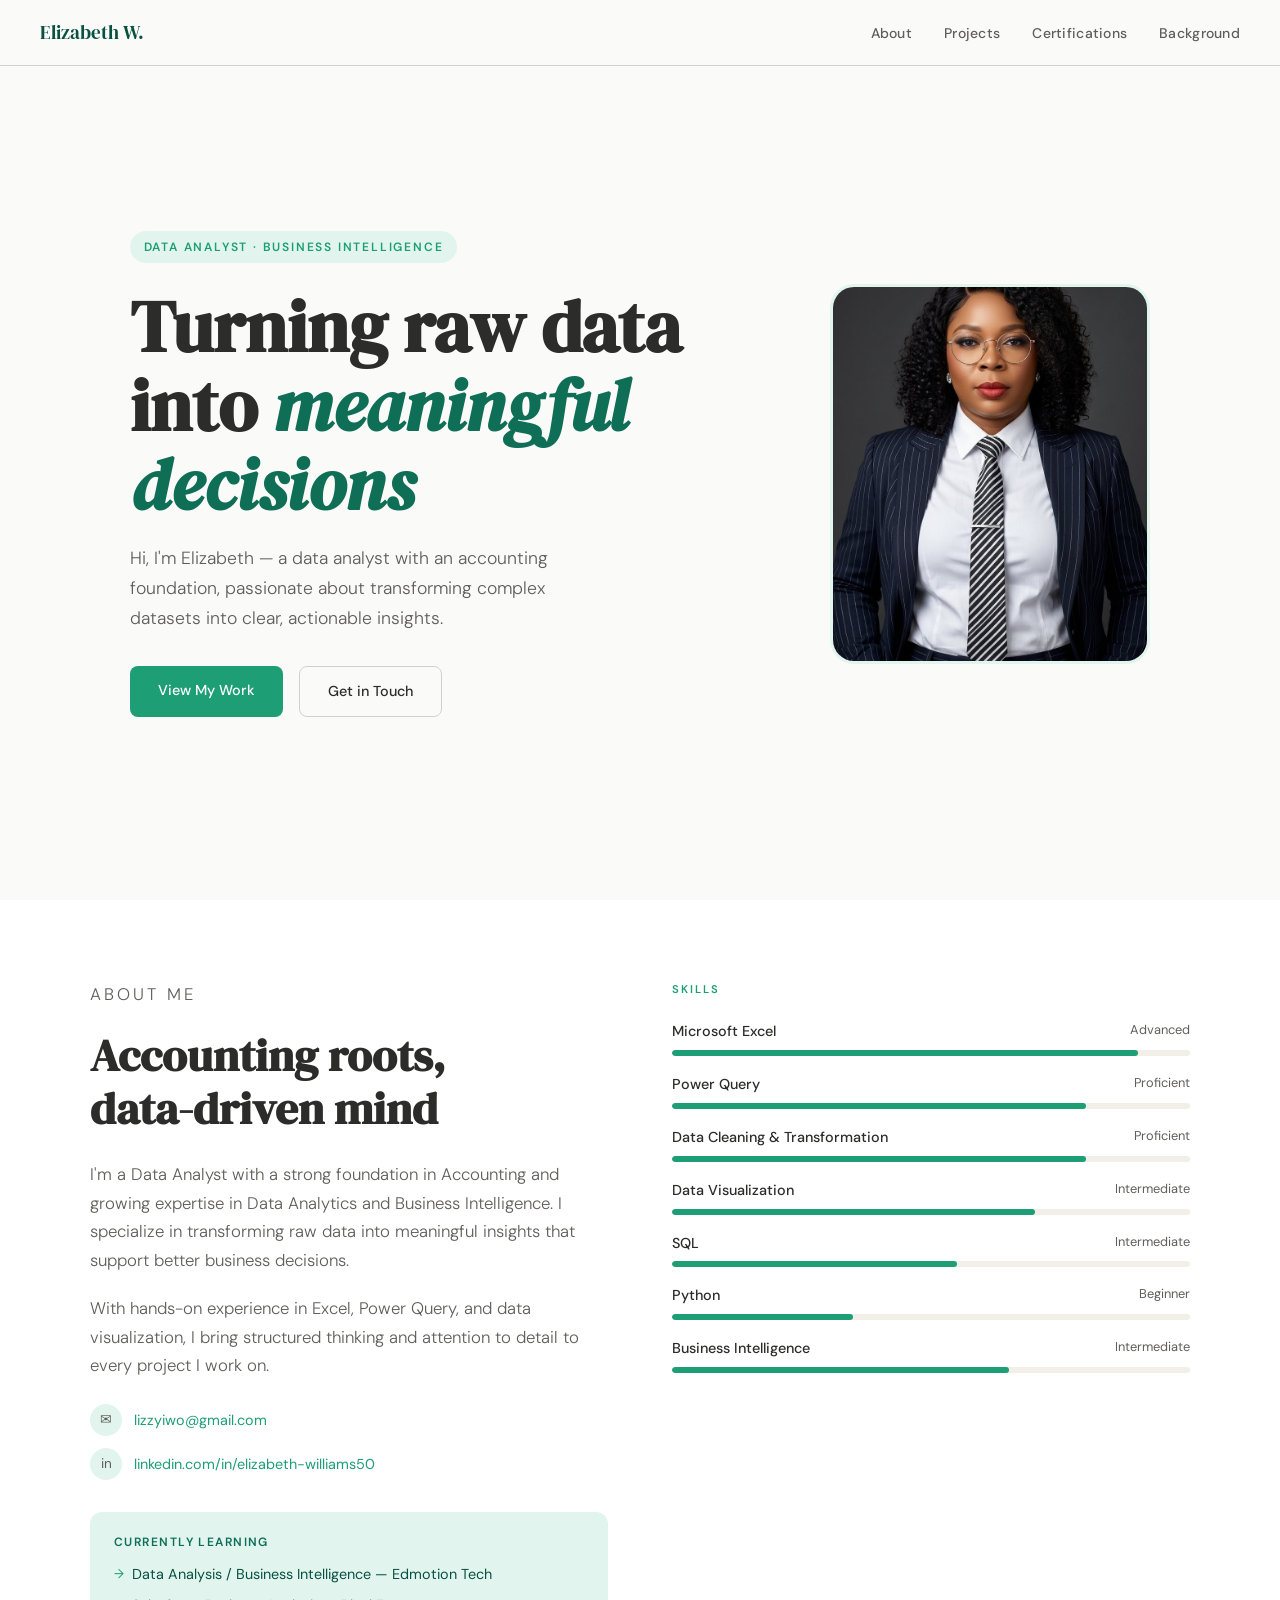
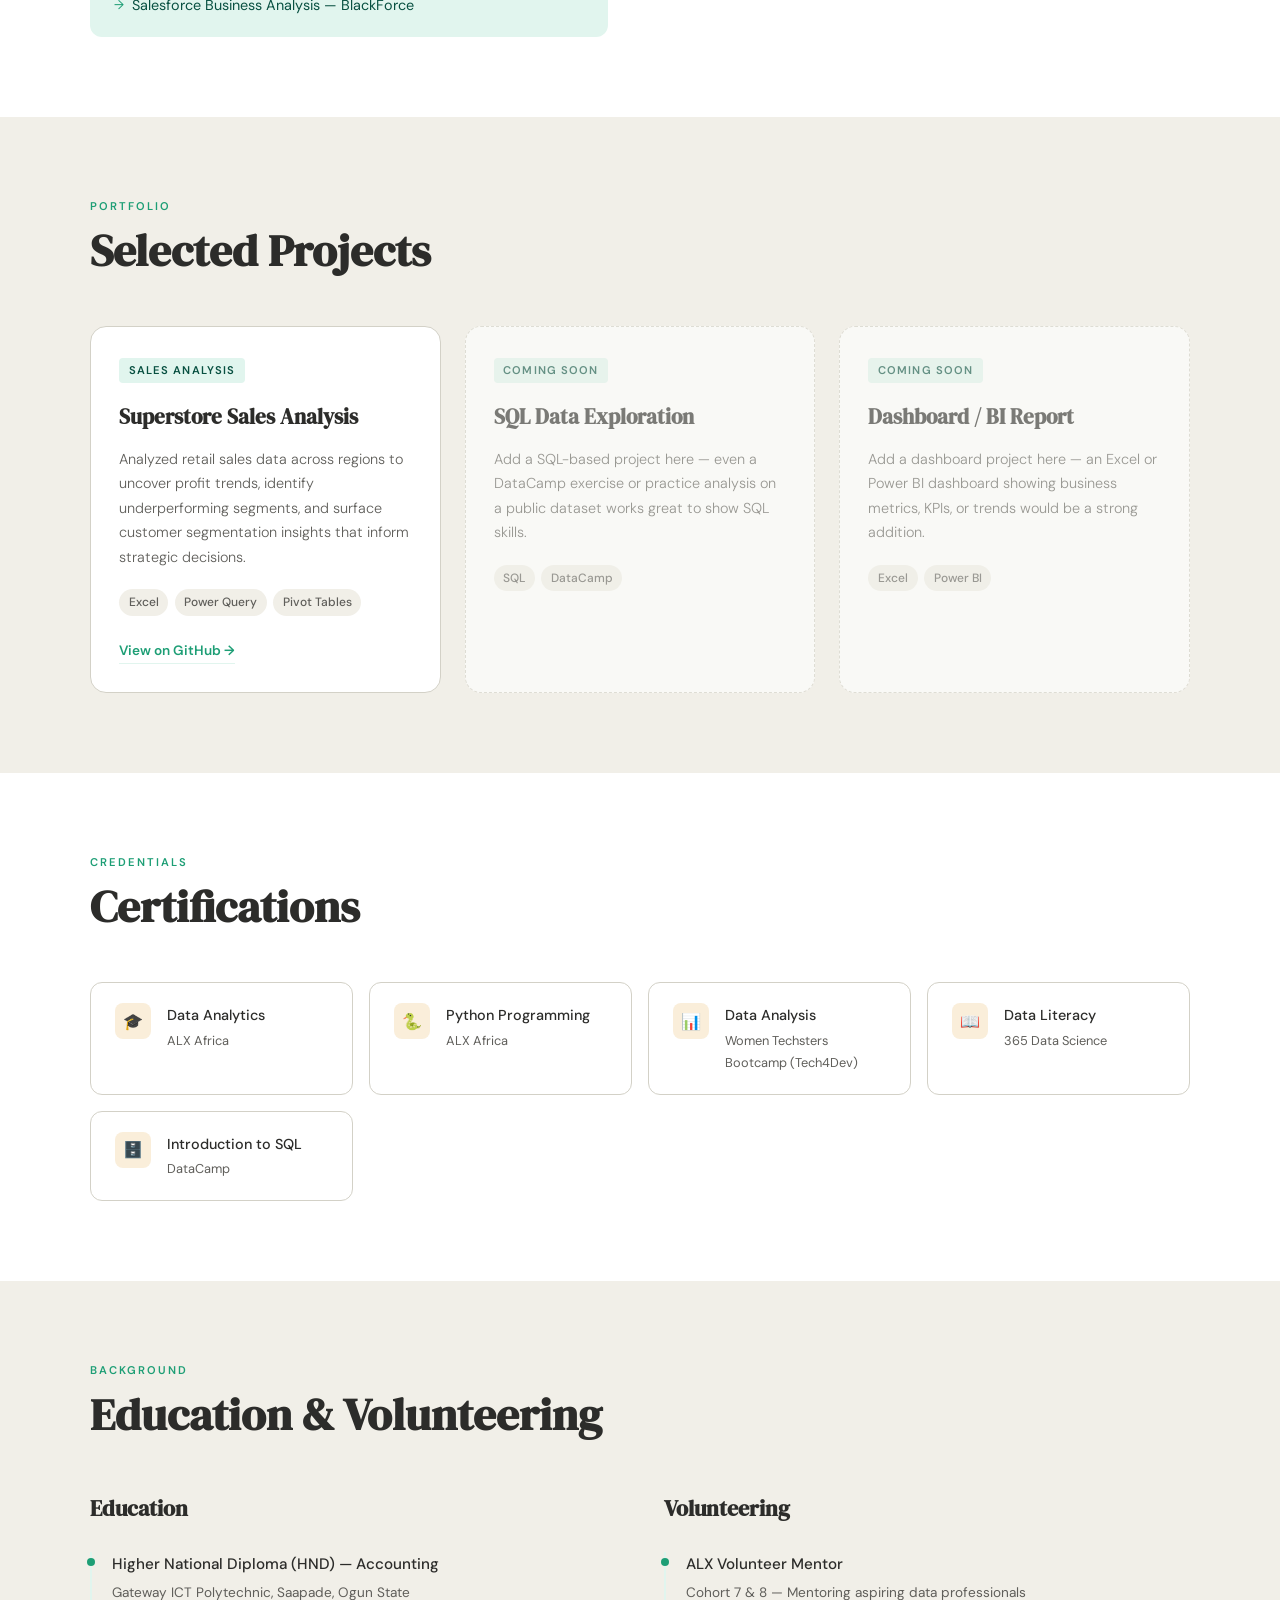
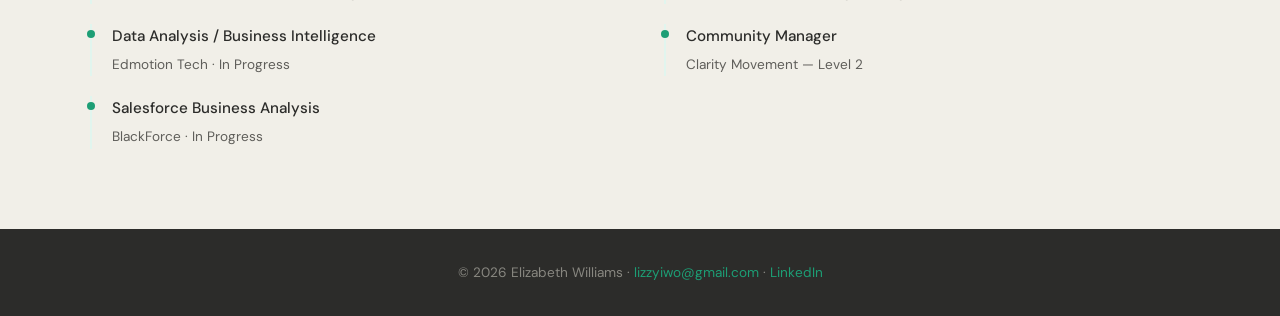
==== index (2).html @ 2e0a46c5 "Add files via upload" ====
<!DOCTYPE html>
<html lang="en">
<head>
  <meta charset="UTF-8" />
  <meta name="viewport" content="width=device-width, initial-scale=1.0"/>
  <title>Elizabeth Williams | Data Analyst</title>
  <link href="https://fonts.googleapis.com/css2?family=DM+Serif+Display:ital@0;1&family=DM+Sans:wght@300;400;500;600&display=swap" rel="stylesheet"/>
  <style>
    *, *::before, *::after { box-sizing: border-box; margin: 0; padding: 0; }

    :root {
      --teal: #1D9E75;
      --teal-light: #E1F5EE;
      --teal-dark: #085041;
      --teal-mid: #0F6E56;
      --charcoal: #2C2C2A;
      --mid: #5F5E5A;
      --light: #F1EFE8;
      --white: #ffffff;
      --border: #D3D1C7;
      --amber: #BA7517;
      --amber-light: #FAEEDA;
    }

    html { scroll-behavior: smooth; }

    body {
      font-family: 'DM Sans', sans-serif;
      background: #fafaf8;
      color: var(--charcoal);
      line-height: 1.7;
    }

    /* NAV */
    nav {
      position: fixed; top: 0; left: 0; right: 0;
      background: rgba(250,250,248,0.92);
      backdrop-filter: blur(10px);
      border-bottom: 1px solid var(--border);
      z-index: 100;
      display: flex; align-items: center; justify-content: space-between;
      padding: 1rem 2.5rem;
    }
    .nav-logo {
      font-family: 'DM Serif Display', serif;
      font-size: 1.2rem;
      color: var(--teal-dark);
      text-decoration: none;
    }
    .nav-links { display: flex; gap: 2rem; list-style: none; }
    .nav-links a {
      text-decoration: none;
      font-size: 0.875rem;
      font-weight: 500;
      color: var(--mid);
      transition: color 0.2s;
      letter-spacing: 0.02em;
    }
    .nav-links a:hover { color: var(--teal); }

    /* HERO */
    .hero {
      min-height: 100vh;
      display: flex; align-items: center;
      padding: 7rem 2.5rem 4rem;
      max-width: 1100px;
      margin: 0 auto;
      gap: 4rem;
    }
    .hero-text { flex: 1; }
    .hero-eyebrow {
      display: inline-block;
      font-size: 0.75rem;
      font-weight: 600;
      letter-spacing: 0.15em;
      text-transform: uppercase;
      color: var(--teal);
      background: var(--teal-light);
      padding: 0.35rem 0.85rem;
      border-radius: 2rem;
      margin-bottom: 1.5rem;
    }
    .hero h1 {
      font-family: 'DM Serif Display', serif;
      font-size: clamp(2.8rem, 6vw, 4.5rem);
      line-height: 1.1;
      color: var(--charcoal);
      margin-bottom: 1.25rem;
    }
    .hero h1 em {
      font-style: italic;
      color: var(--teal-mid);
    }
    .hero-desc {
      font-size: 1.1rem;
      color: var(--mid);
      max-width: 480px;
      margin-bottom: 2rem;
      font-weight: 300;
    }
    .hero-ctas { display: flex; gap: 1rem; flex-wrap: wrap; }
    .btn-primary {
      background: var(--teal);
      color: white;
      padding: 0.75rem 1.75rem;
      border-radius: 0.5rem;
      text-decoration: none;
      font-weight: 500;
      font-size: 0.9rem;
      transition: background 0.2s, transform 0.15s;
    }
    .btn-primary:hover { background: var(--teal-mid); transform: translateY(-1px); }
    .btn-secondary {
      border: 1.5px solid var(--border);
      color: var(--charcoal);
      padding: 0.75rem 1.75rem;
      border-radius: 0.5rem;
      text-decoration: none;
      font-weight: 500;
      font-size: 0.9rem;
      transition: border-color 0.2s, transform 0.15s;
    }
    .btn-secondary:hover { border-color: var(--teal); color: var(--teal); transform: translateY(-1px); }

    /* PHOTO PLACEHOLDER */
    .hero-photo {
      width: 320px;
      height: 380px;
      flex-shrink: 0;
      border-radius: 1.5rem;
      overflow: hidden;
      position: relative;
      border: 3px solid var(--teal-light);
    }
    .hero-photo img {
      width: 100%; height: 100%;
      object-fit: cover;
      display: block;
    }
    .photo-placeholder {
      width: 100%; height: 100%;
      background: linear-gradient(135deg, var(--teal-light) 0%, #9FE1CB 100%);
      display: flex; flex-direction: column;
      align-items: center; justify-content: center;
      gap: 0.75rem;
    }
    .photo-placeholder .initials {
      width: 80px; height: 80px;
      border-radius: 50%;
      background: var(--teal);
      color: white;
      display: flex; align-items: center; justify-content: center;
      font-family: 'DM Serif Display', serif;
      font-size: 1.8rem;
    }
    .photo-placeholder p {
      font-size: 0.8rem;
      color: var(--teal-dark);
      text-align: center;
      padding: 0 1rem;
    }

    /* SECTION LAYOUT */
    section { padding: 5rem 2.5rem; }
    .section-inner { max-width: 1100px; margin: 0 auto; }
    .section-label {
      font-size: 0.7rem;
      font-weight: 600;
      letter-spacing: 0.18em;
      text-transform: uppercase;
      color: var(--teal);
      margin-bottom: 0.5rem;
    }
    .section-title {
      font-family: 'DM Serif Display', serif;
      font-size: clamp(1.8rem, 4vw, 2.8rem);
      color: var(--charcoal);
      margin-bottom: 3rem;
      line-height: 1.2;
    }

    /* ABOUT */
    #about { background: var(--white); }
    .about-grid {
      display: grid;
      grid-template-columns: 1fr 1fr;
      gap: 4rem;
      align-items: start;
    }
    .about-text p {
      font-size: 1.05rem;
      color: var(--mid);
      margin-bottom: 1.25rem;
      font-weight: 300;
    }
    .contact-list { list-style: none; margin-top: 1.5rem; display: flex; flex-direction: column; gap: 0.75rem; }
    .contact-list li {
      display: flex; align-items: center; gap: 0.75rem;
      font-size: 0.9rem; color: var(--mid);
    }
    .contact-list a { color: var(--teal); text-decoration: none; }
    .contact-list a:hover { text-decoration: underline; }
    .contact-icon {
      width: 32px; height: 32px;
      background: var(--teal-light);
      border-radius: 50%;
      display: flex; align-items: center; justify-content: center;
      font-size: 0.85rem;
      flex-shrink: 0;
    }

    /* SKILLS */
    .skills-grid { display: flex; flex-direction: column; gap: 1rem; }
    .skill-item { }
    .skill-header {
      display: flex; justify-content: space-between;
      font-size: 0.9rem; margin-bottom: 0.4rem;
    }
    .skill-name { font-weight: 500; color: var(--charcoal); }
    .skill-level { color: var(--mid); font-size: 0.8rem; }
    .skill-bar {
      height: 6px;
      background: var(--light);
      border-radius: 3px;
      overflow: hidden;
    }
    .skill-fill {
      height: 100%;
      background: var(--teal);
      border-radius: 3px;
      transition: width 1s ease;
    }

    /* PROJECTS */
    #projects { background: var(--light); }
    .projects-grid {
      display: grid;
      grid-template-columns: repeat(auto-fit, minmax(300px, 1fr));
      gap: 1.5rem;
    }
    .project-card {
      background: var(--white);
      border-radius: 1rem;
      padding: 1.75rem;
      border: 1px solid var(--border);
      transition: transform 0.2s, box-shadow 0.2s;
    }
    .project-card:hover { transform: translateY(-4px); box-shadow: 0 8px 24px rgba(15,110,86,0.1); }
    .project-tag {
      display: inline-block;
      font-size: 0.7rem;
      font-weight: 600;
      letter-spacing: 0.1em;
      text-transform: uppercase;
      background: var(--teal-light);
      color: var(--teal-dark);
      padding: 0.2rem 0.6rem;
      border-radius: 0.25rem;
      margin-bottom: 1rem;
    }
    .project-card h3 {
      font-family: 'DM Serif Display', serif;
      font-size: 1.3rem;
      color: var(--charcoal);
      margin-bottom: 0.75rem;
    }
    .project-card p {
      font-size: 0.9rem;
      color: var(--mid);
      margin-bottom: 1.25rem;
      font-weight: 300;
    }
    .project-tools {
      display: flex; flex-wrap: wrap; gap: 0.4rem;
      margin-bottom: 1.25rem;
    }
    .tool-pill {
      font-size: 0.75rem;
      background: var(--light);
      color: var(--mid);
      padding: 0.2rem 0.6rem;
      border-radius: 1rem;
      font-weight: 500;
    }
    .project-link {
      display: inline-flex; align-items: center; gap: 0.4rem;
      font-size: 0.85rem;
      font-weight: 600;
      color: var(--teal);
      text-decoration: none;
      border-bottom: 1.5px solid var(--teal-light);
      padding-bottom: 0.1rem;
      transition: border-color 0.2s;
    }
    .project-link:hover { border-color: var(--teal); }

    /* CERTS */
    #certifications { background: var(--white); }
    .certs-grid {
      display: grid;
      grid-template-columns: repeat(auto-fit, minmax(260px, 1fr));
      gap: 1rem;
    }
    .cert-card {
      border: 1px solid var(--border);
      border-radius: 0.75rem;
      padding: 1.25rem 1.5rem;
      display: flex; align-items: flex-start; gap: 1rem;
      transition: border-color 0.2s;
    }
    .cert-card:hover { border-color: var(--teal); }
    .cert-icon {
      width: 36px; height: 36px;
      background: var(--amber-light);
      border-radius: 0.5rem;
      display: flex; align-items: center; justify-content: center;
      font-size: 1rem;
      flex-shrink: 0;
    }
    .cert-name { font-weight: 500; font-size: 0.9rem; color: var(--charcoal); }
    .cert-issuer { font-size: 0.8rem; color: var(--mid); margin-top: 0.15rem; }

    /* EDUCATION & VOLUNTEERING */
    #more { background: var(--light); }
    .more-grid {
      display: grid;
      grid-template-columns: 1fr 1fr;
      gap: 3rem;
    }
    .more-block h3 {
      font-family: 'DM Serif Display', serif;
      font-size: 1.4rem;
      color: var(--charcoal);
      margin-bottom: 1.5rem;
    }
    .timeline { display: flex; flex-direction: column; gap: 1.25rem; }
    .timeline-item {
      padding-left: 1.25rem;
      border-left: 2px solid var(--teal-light);
      position: relative;
    }
    .timeline-item::before {
      content: '';
      width: 8px; height: 8px;
      background: var(--teal);
      border-radius: 50%;
      position: absolute;
      left: -5px; top: 6px;
    }
    .timeline-title { font-weight: 500; font-size: 0.95rem; color: var(--charcoal); }
    .timeline-sub { font-size: 0.85rem; color: var(--mid); margin-top: 0.2rem; }

    /* FOOTER */
    footer {
      background: var(--charcoal);
      color: #888780;
      text-align: center;
      padding: 2rem;
      font-size: 0.85rem;
    }
    footer a { color: var(--teal); text-decoration: none; }

    /* CURRENTLY LEARNING BANNER */
    .learning-banner {
      background: var(--teal-light);
      border-radius: 0.75rem;
      padding: 1.25rem 1.5rem;
      margin-top: 2rem;
    }
    .learning-banner h4 {
      font-size: 0.75rem;
      font-weight: 600;
      letter-spacing: 0.12em;
      text-transform: uppercase;
      color: var(--teal-mid);
      margin-bottom: 0.6rem;
    }
    .learning-banner ul { list-style: none; display: flex; flex-direction: column; gap: 0.4rem; }
    .learning-banner li {
      font-size: 0.9rem;
      color: var(--teal-dark);
      display: flex; align-items: center; gap: 0.5rem;
    }
    .learning-banner li::before {
      content: '→';
      color: var(--teal);
      font-size: 0.8rem;
    }

    /* RESPONSIVE */
    @media (max-width: 768px) {
      nav { padding: 1rem 1.5rem; }
      .nav-links { gap: 1.2rem; }
      .hero { flex-direction: column-reverse; padding: 6rem 1.5rem 3rem; gap: 2rem; }
      .hero-photo { width: 100%; height: 260px; }
      .about-grid, .more-grid { grid-template-columns: 1fr; gap: 2rem; }
      section { padding: 3.5rem 1.5rem; }
    }

    /* ANIMATIONS */
    @keyframes fadeUp {
      from { opacity: 0; transform: translateY(20px); }
      to { opacity: 1; transform: translateY(0); }
    }
    .hero-eyebrow { animation: fadeUp 0.5s ease both; }
    .hero h1 { animation: fadeUp 0.5s 0.1s ease both; }
    .hero-desc { animation: fadeUp 0.5s 0.2s ease both; }
    .hero-ctas { animation: fadeUp 0.5s 0.3s ease both; }
    .hero-photo { animation: fadeUp 0.5s 0.15s ease both; }
  </style>
</head>
<body>

<!-- NAV -->
<nav>
  <a class="nav-logo" href="#">Elizabeth W.</a>
  <ul class="nav-links">
    <li><a href="#about">About</a></li>
    <li><a href="#projects">Projects</a></li>
    <li><a href="#certifications">Certifications</a></li>
    <li><a href="#more">Background</a></li>
  </ul>
</nav>

<!-- HERO -->
<div class="hero">
  <div class="hero-text">
    <span class="hero-eyebrow">Data Analyst · Business Intelligence</span>
    <h1>Turning raw data into <em>meaningful decisions</em></h1>
    <p class="hero-desc">Hi, I'm Elizabeth — a data analyst with an accounting foundation, passionate about transforming complex datasets into clear, actionable insights.</p>
    <div class="hero-ctas">
      <a href="#projects" class="btn-primary">View My Work</a>
      <a href="mailto:lizzyiwo@gmail.com" class="btn-secondary">Get in Touch</a>
    </div>
  </div>
  <div class="hero-photo">
    <img src="New%20Headshot.jpeg" alt="Elizabeth Williams" />
  </div>
</div>

<!-- ABOUT -->
<section id="about">
  <div class="section-inner">
    <div class="about-grid">
      <div class="about-text">
        <p class="section-label">About Me</p>
        <h2 class="section-title" style="margin-bottom:1.5rem;">Accounting roots,<br/>data-driven mind</h2>
        <p>I'm a Data Analyst with a strong foundation in Accounting and growing expertise in Data Analytics and Business Intelligence. I specialize in transforming raw data into meaningful insights that support better business decisions.</p>
        <p>With hands-on experience in Excel, Power Query, and data visualization, I bring structured thinking and attention to detail to every project I work on.</p>

        <ul class="contact-list">
          <li>
            <span class="contact-icon">✉</span>
            <a href="mailto:lizzyiwo@gmail.com">lizzyiwo@gmail.com</a>
          </li>
          <li>
            <span class="contact-icon">in</span>
            <a href="https://www.linkedin.com/in/elizabeth-williams50" target="_blank">linkedin.com/in/elizabeth-williams50</a>
          </li>
        </ul>

        <div class="learning-banner">
          <h4>Currently Learning</h4>
          <ul>
            <li>Data Analysis / Business Intelligence — Edmotion Tech</li>
            <li>Salesforce Business Analysis — BlackForce</li>
          </ul>
        </div>
      </div>

      <div>
        <p class="section-label" style="margin-bottom:1.25rem;">Skills</p>
        <div class="skills-grid">
          <div class="skill-item">
            <div class="skill-header"><span class="skill-name">Microsoft Excel</span><span class="skill-level">Advanced</span></div>
            <div class="skill-bar"><div class="skill-fill" style="width:90%"></div></div>
          </div>
          <div class="skill-item">
            <div class="skill-header"><span class="skill-name">Power Query</span><span class="skill-level">Proficient</span></div>
            <div class="skill-bar"><div class="skill-fill" style="width:80%"></div></div>
          </div>
          <div class="skill-item">
            <div class="skill-header"><span class="skill-name">Data Cleaning & Transformation</span><span class="skill-level">Proficient</span></div>
            <div class="skill-bar"><div class="skill-fill" style="width:80%"></div></div>
          </div>
          <div class="skill-item">
            <div class="skill-header"><span class="skill-name">Data Visualization</span><span class="skill-level">Intermediate</span></div>
            <div class="skill-bar"><div class="skill-fill" style="width:70%"></div></div>
          </div>
          <div class="skill-item">
            <div class="skill-header"><span class="skill-name">SQL</span><span class="skill-level">Intermediate</span></div>
            <div class="skill-bar"><div class="skill-fill" style="width:55%"></div></div>
          </div>
          <div class="skill-item">
            <div class="skill-header"><span class="skill-name">Python</span><span class="skill-level">Beginner</span></div>
            <div class="skill-bar"><div class="skill-fill" style="width:35%"></div></div>
          </div>
          <div class="skill-item">
            <div class="skill-header"><span class="skill-name">Business Intelligence</span><span class="skill-level">Intermediate</span></div>
            <div class="skill-bar"><div class="skill-fill" style="width:65%"></div></div>
          </div>
        </div>
      </div>
    </div>
  </div>
</section>

<!-- PROJECTS -->
<section id="projects">
  <div class="section-inner">
    <p class="section-label">Portfolio</p>
    <h2 class="section-title">Selected Projects</h2>
    <div class="projects-grid">

      <div class="project-card">
        <span class="project-tag">Sales Analysis</span>
        <h3>Superstore Sales Analysis</h3>
        <p>Analyzed retail sales data across regions to uncover profit trends, identify underperforming segments, and surface customer segmentation insights that inform strategic decisions.</p>
        <div class="project-tools">
          <span class="tool-pill">Excel</span>
          <span class="tool-pill">Power Query</span>
          <span class="tool-pill">Pivot Tables</span>
        </div>
        <a href="https://github.com/lizzyiwo/superstore-sales-analysis" target="_blank" class="project-link">View on GitHub →</a>
      </div>

      <!-- PLACEHOLDER PROJECT 2 — replace with your real project -->
      <div class="project-card" style="opacity:0.6; border-style: dashed;">
        <span class="project-tag">Coming Soon</span>
        <h3>SQL Data Exploration</h3>
        <p>Add a SQL-based project here — even a DataCamp exercise or practice analysis on a public dataset works great to show SQL skills.</p>
        <div class="project-tools">
          <span class="tool-pill">SQL</span>
          <span class="tool-pill">DataCamp</span>
        </div>
      </div>

      <!-- PLACEHOLDER PROJECT 3 — replace with your real project -->
      <div class="project-card" style="opacity:0.6; border-style: dashed;">
        <span class="project-tag">Coming Soon</span>
        <h3>Dashboard / BI Report</h3>
        <p>Add a dashboard project here — an Excel or Power BI dashboard showing business metrics, KPIs, or trends would be a strong addition.</p>
        <div class="project-tools">
          <span class="tool-pill">Excel</span>
          <span class="tool-pill">Power BI</span>
        </div>
      </div>

    </div>
  </div>
</section>

<!-- CERTIFICATIONS -->
<section id="certifications">
  <div class="section-inner">
    <p class="section-label">Credentials</p>
    <h2 class="section-title">Certifications</h2>
    <div class="certs-grid">
      <div class="cert-card">
        <div class="cert-icon">🎓</div>
        <div>
          <div class="cert-name">Data Analytics</div>
          <div class="cert-issuer">ALX Africa</div>
        </div>
      </div>
      <div class="cert-card">
        <div class="cert-icon">🐍</div>
        <div>
          <div class="cert-name">Python Programming</div>
          <div class="cert-issuer">ALX Africa</div>
        </div>
      </div>
      <div class="cert-card">
        <div class="cert-icon">📊</div>
        <div>
          <div class="cert-name">Data Analysis</div>
          <div class="cert-issuer">Women Techsters Bootcamp (Tech4Dev)</div>
        </div>
      </div>
      <div class="cert-card">
        <div class="cert-icon">📖</div>
        <div>
          <div class="cert-name">Data Literacy</div>
          <div class="cert-issuer">365 Data Science</div>
        </div>
      </div>
      <div class="cert-card">
        <div class="cert-icon">🗄️</div>
        <div>
          <div class="cert-name">Introduction to SQL</div>
          <div class="cert-issuer">DataCamp</div>
        </div>
      </div>
    </div>
  </div>
</section>

<!-- BACKGROUND -->
<section id="more">
  <div class="section-inner">
    <p class="section-label">Background</p>
    <h2 class="section-title">Education & Volunteering</h2>
    <div class="more-grid">
      <div class="more-block">
        <h3>Education</h3>
        <div class="timeline">
          <div class="timeline-item">
            <div class="timeline-title">Higher National Diploma (HND) — Accounting</div>
            <div class="timeline-sub">Gateway ICT Polytechnic, Saapade, Ogun State</div>
          </div>
          <div class="timeline-item">
            <div class="timeline-title">Data Analysis / Business Intelligence</div>
            <div class="timeline-sub">Edmotion Tech · In Progress</div>
          </div>
          <div class="timeline-item">
            <div class="timeline-title">Salesforce Business Analysis</div>
            <div class="timeline-sub">BlackForce · In Progress</div>
          </div>
        </div>
      </div>
      <div class="more-block">
        <h3>Volunteering</h3>
        <div class="timeline">
          <div class="timeline-item">
            <div class="timeline-title">ALX Volunteer Mentor</div>
            <div class="timeline-sub">Cohort 7 & 8 — Mentoring aspiring data professionals</div>
          </div>
          <div class="timeline-item">
            <div class="timeline-title">Community Manager</div>
            <div class="timeline-sub">Clarity Movement — Level 2</div>
          </div>
        </div>
      </div>
    </div>
  </div>
</section>

<!-- FOOTER -->
<footer>
  <p>© 2026 Elizabeth Williams · <a href="mailto:lizzyiwo@gmail.com">lizzyiwo@gmail.com</a> · <a href="https://www.linkedin.com/in/elizabeth-williams50" target="_blank">LinkedIn</a></p>
</footer>

</body>
</html>
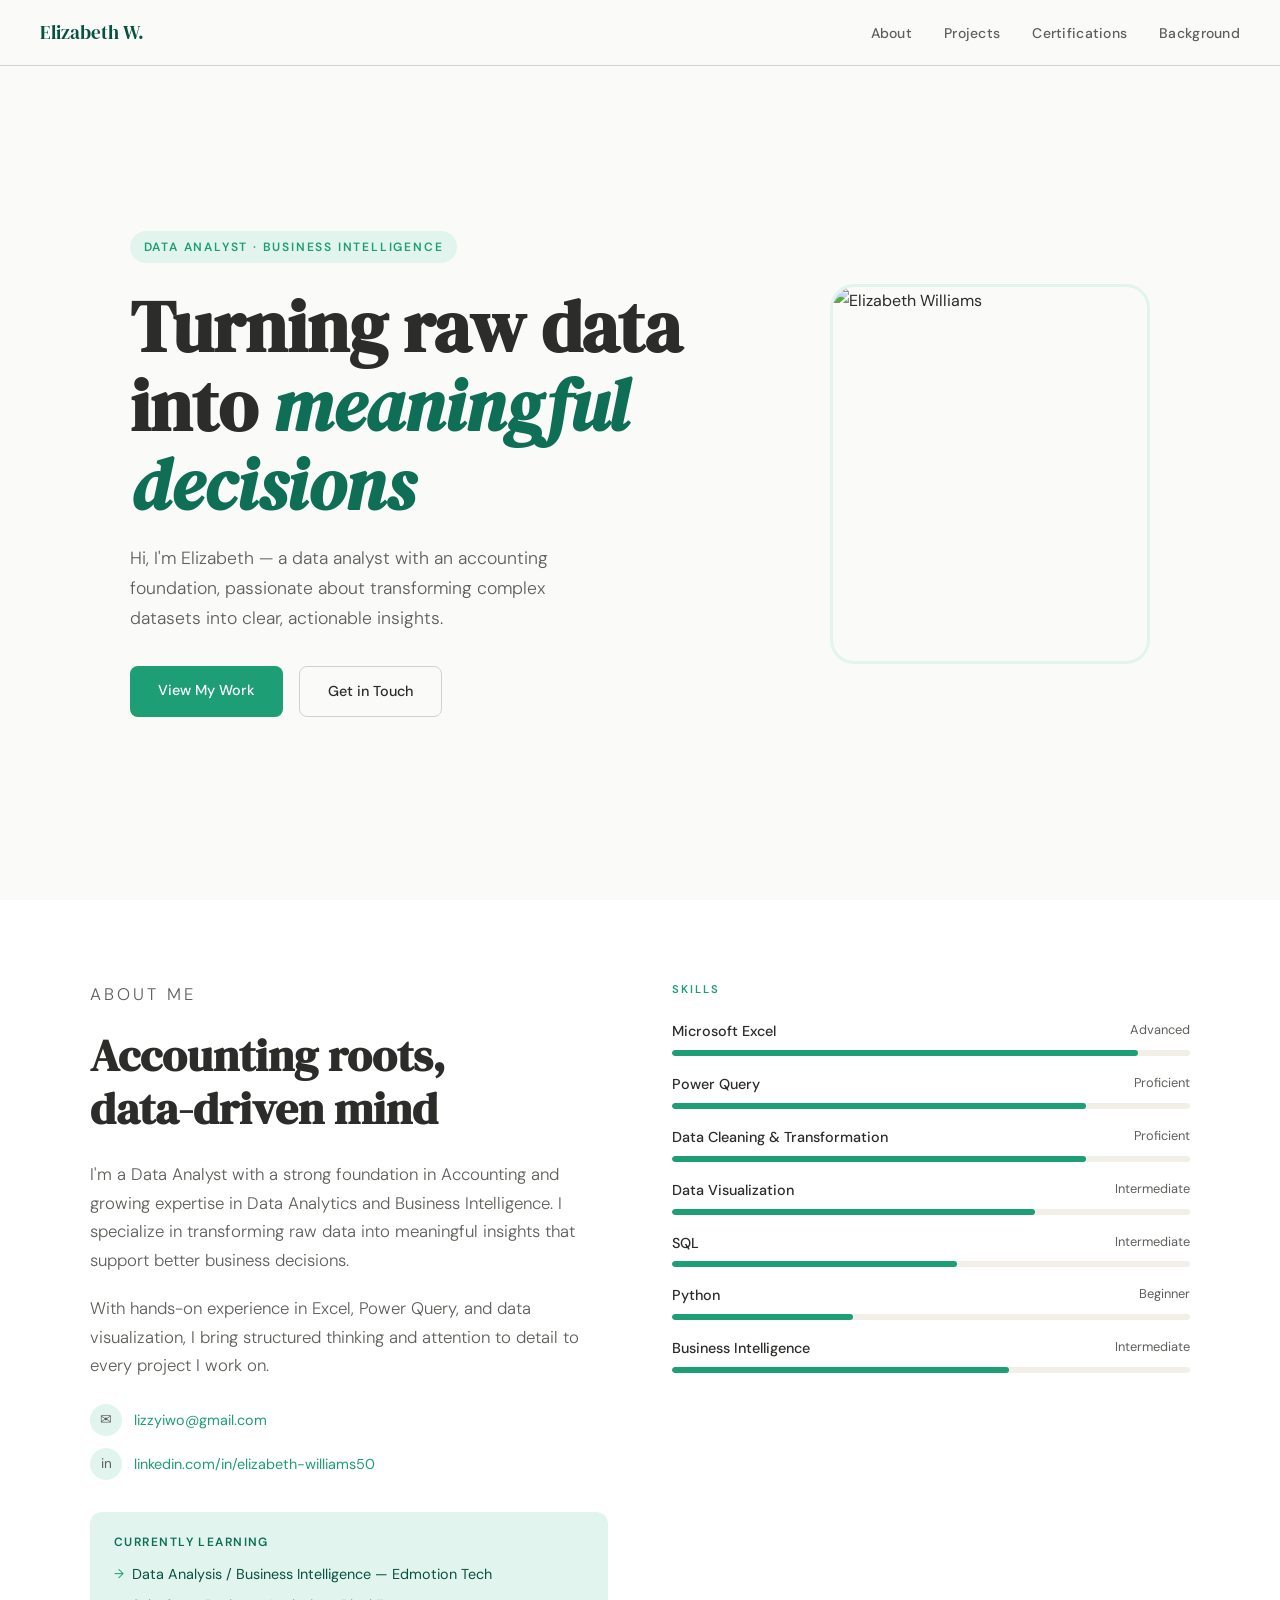
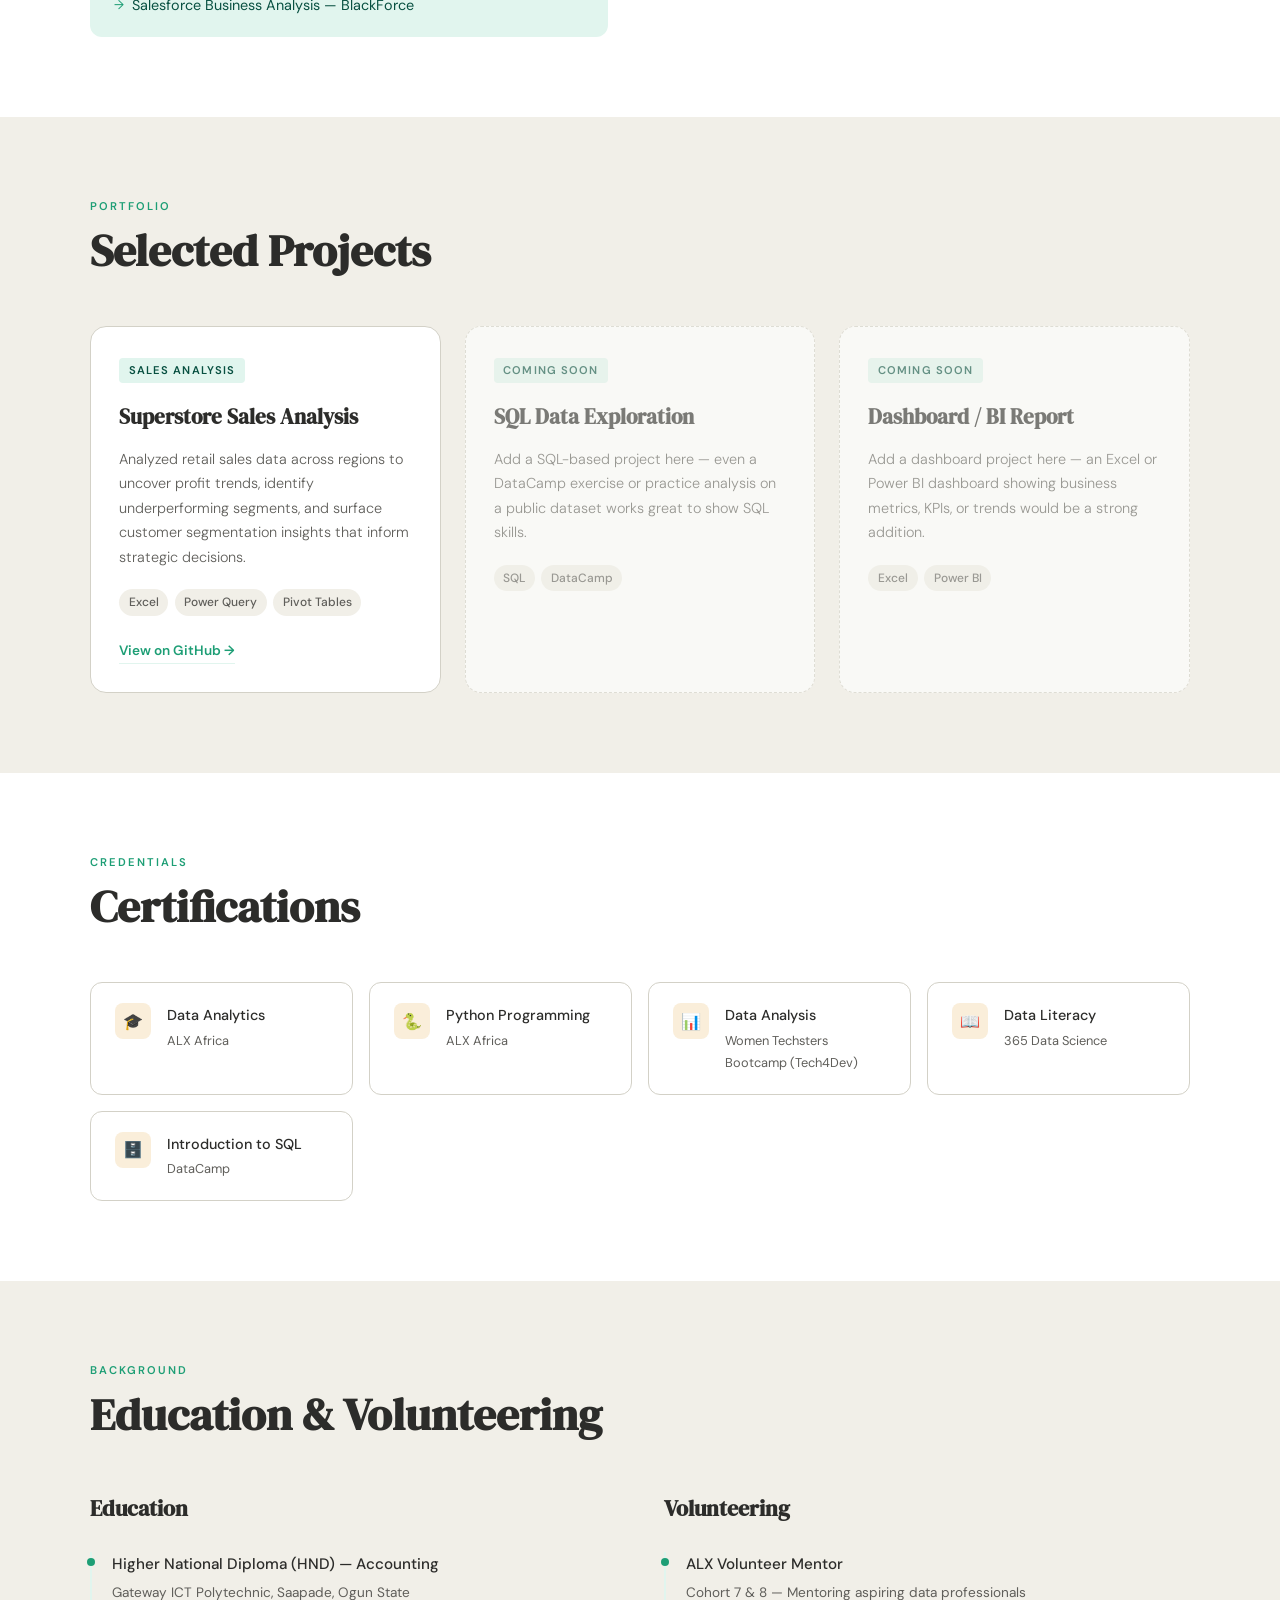
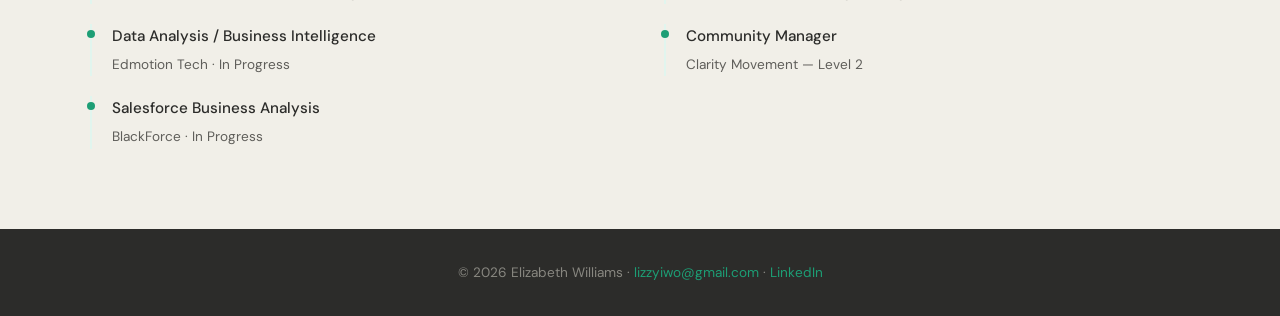
==== commit ceec9e91: "Update index (2).html" ====
--- a/index (2).html
+++ b/index (2).html
@@ -434,7 +434,7 @@
     </div>
   </div>
   <div class="hero-photo">
-    <img src="New%20Headshot.jpeg" alt="Elizabeth Williams" />
+    <img src="New%Headshot.jpeg" alt="Elizabeth Williams" />
   </div>
 </div>
 
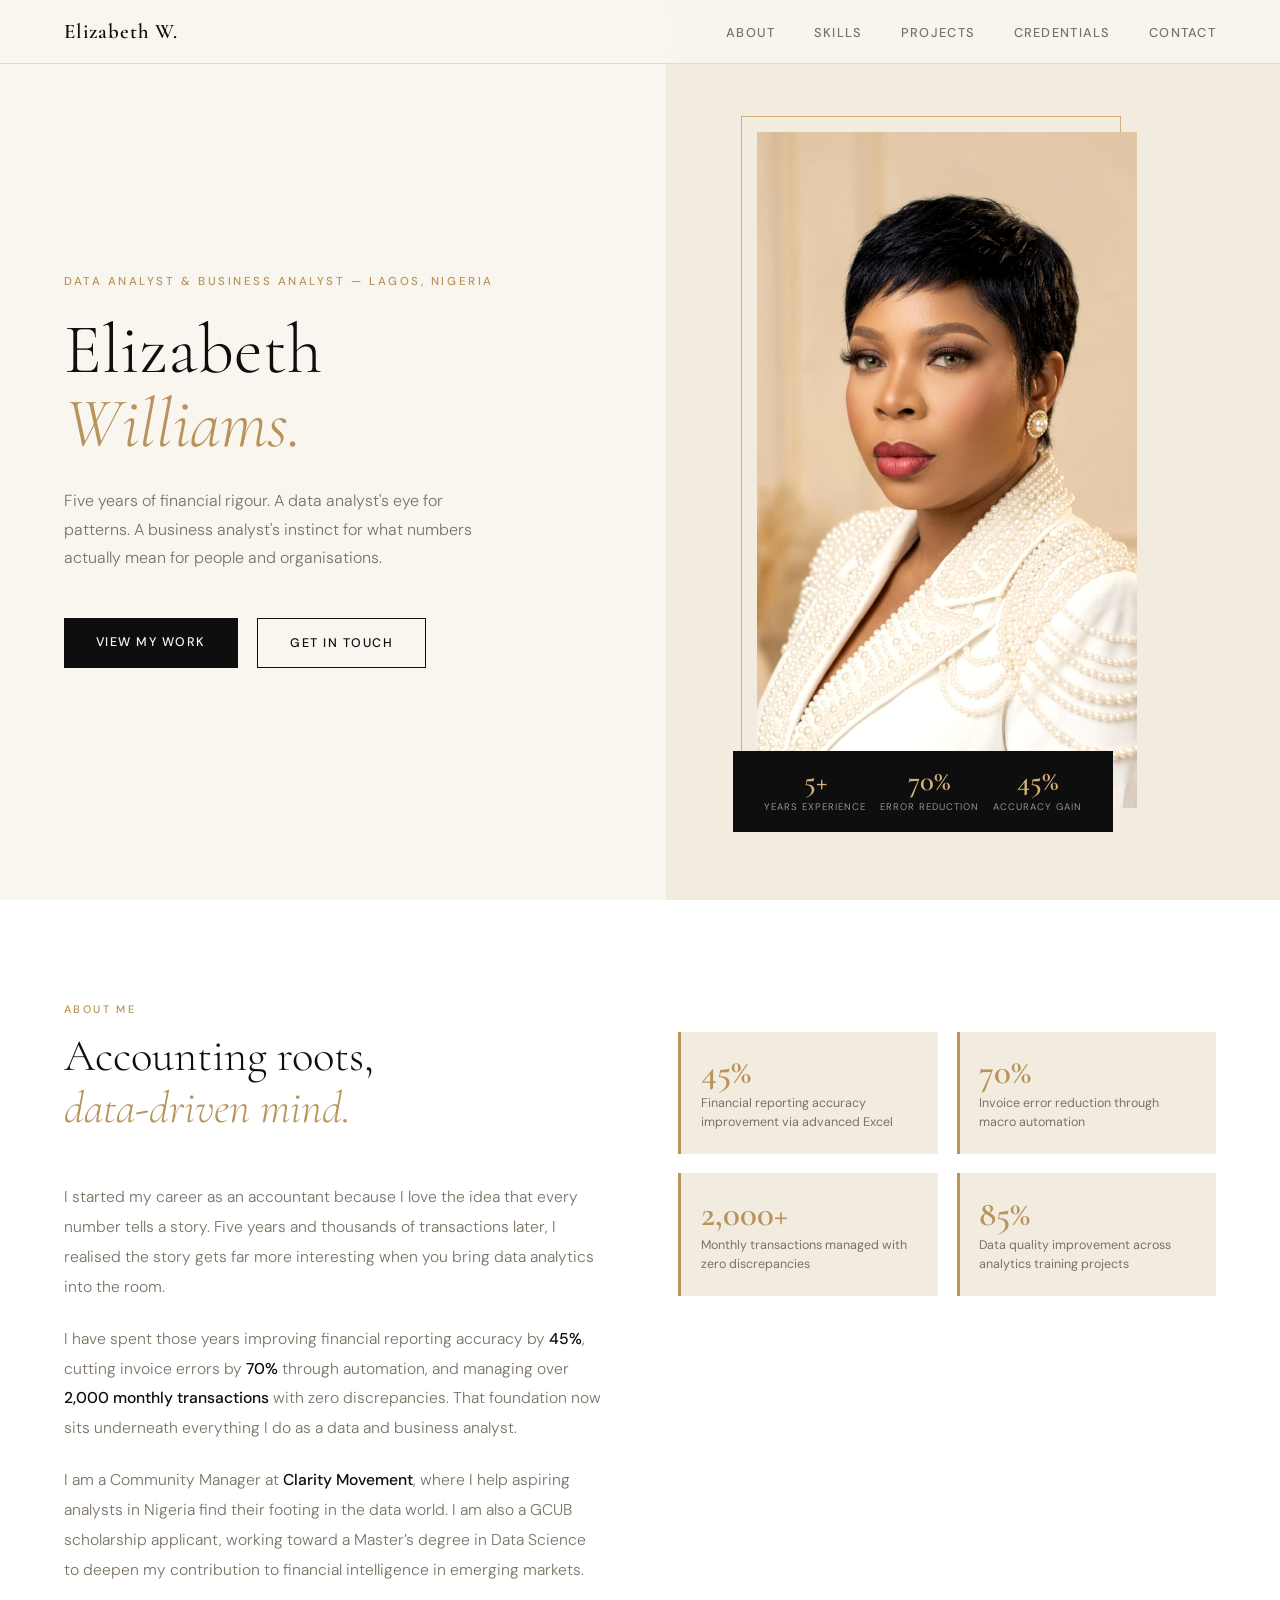
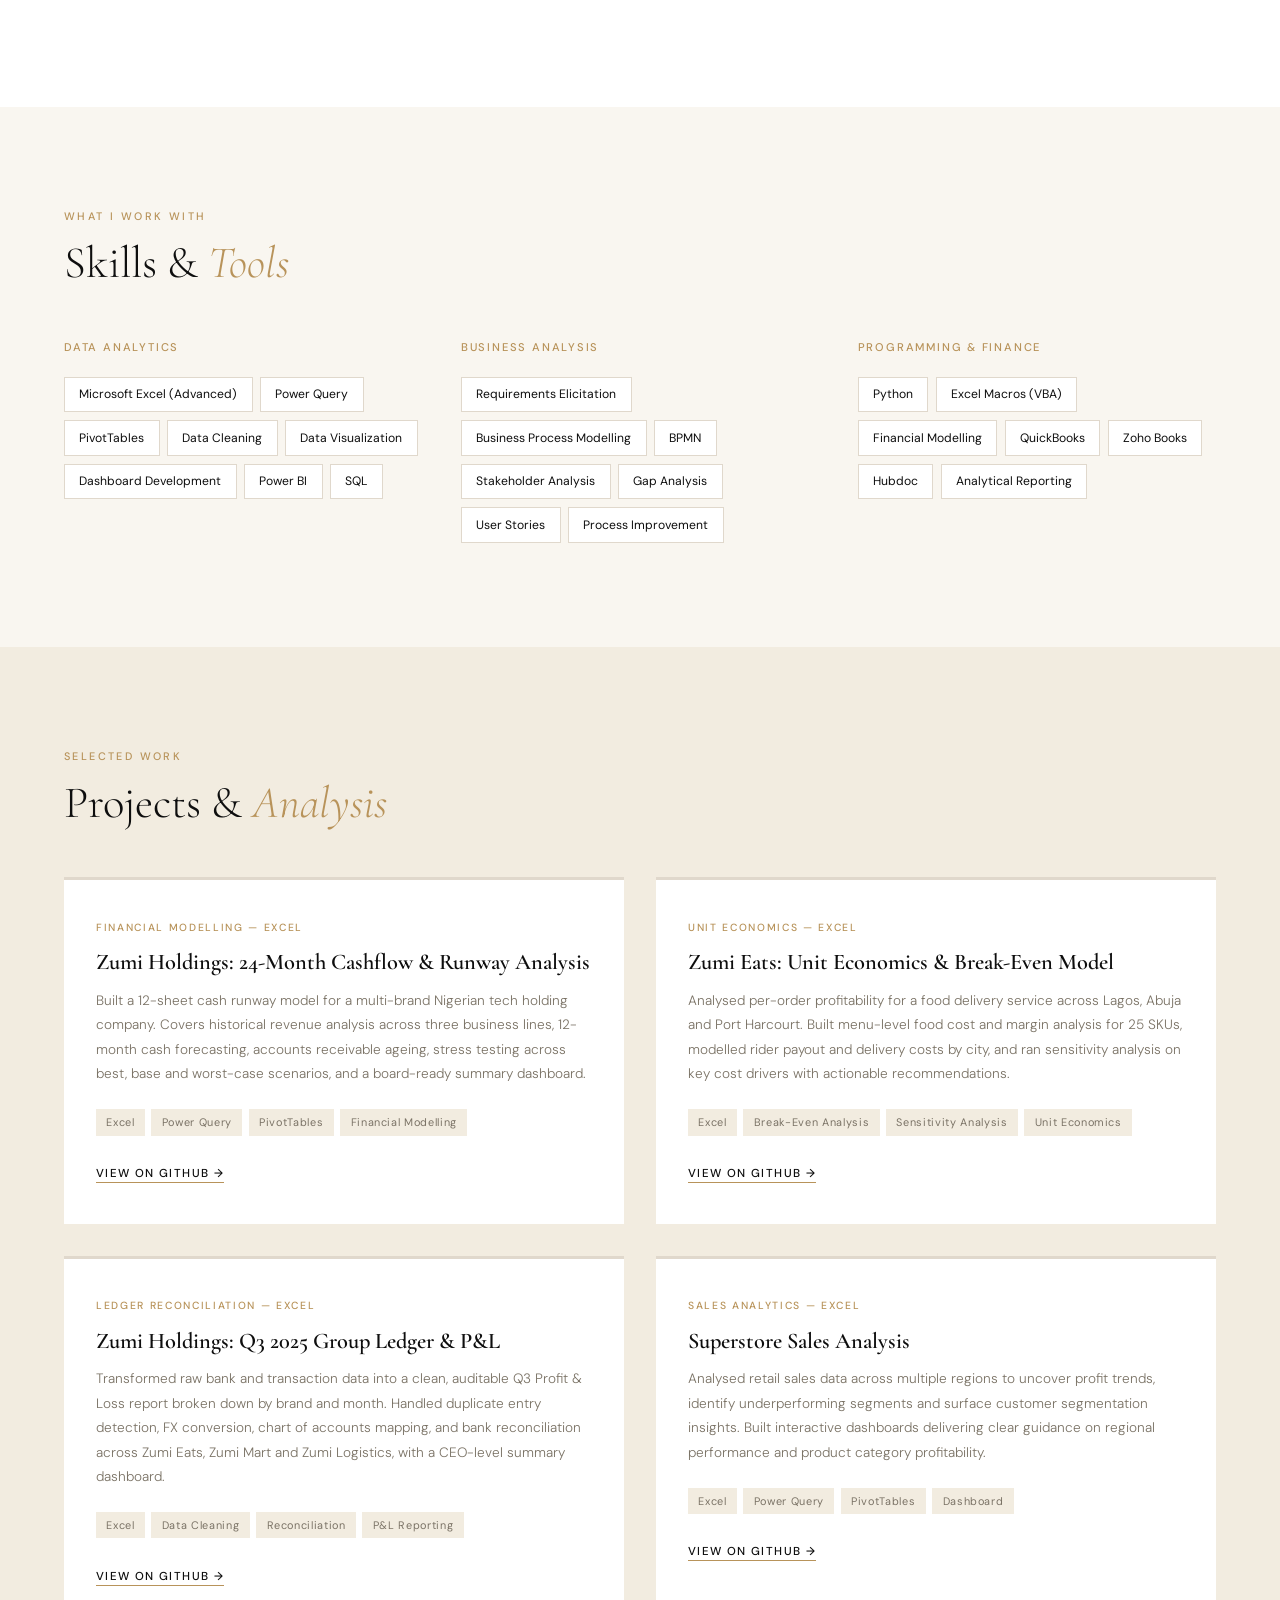
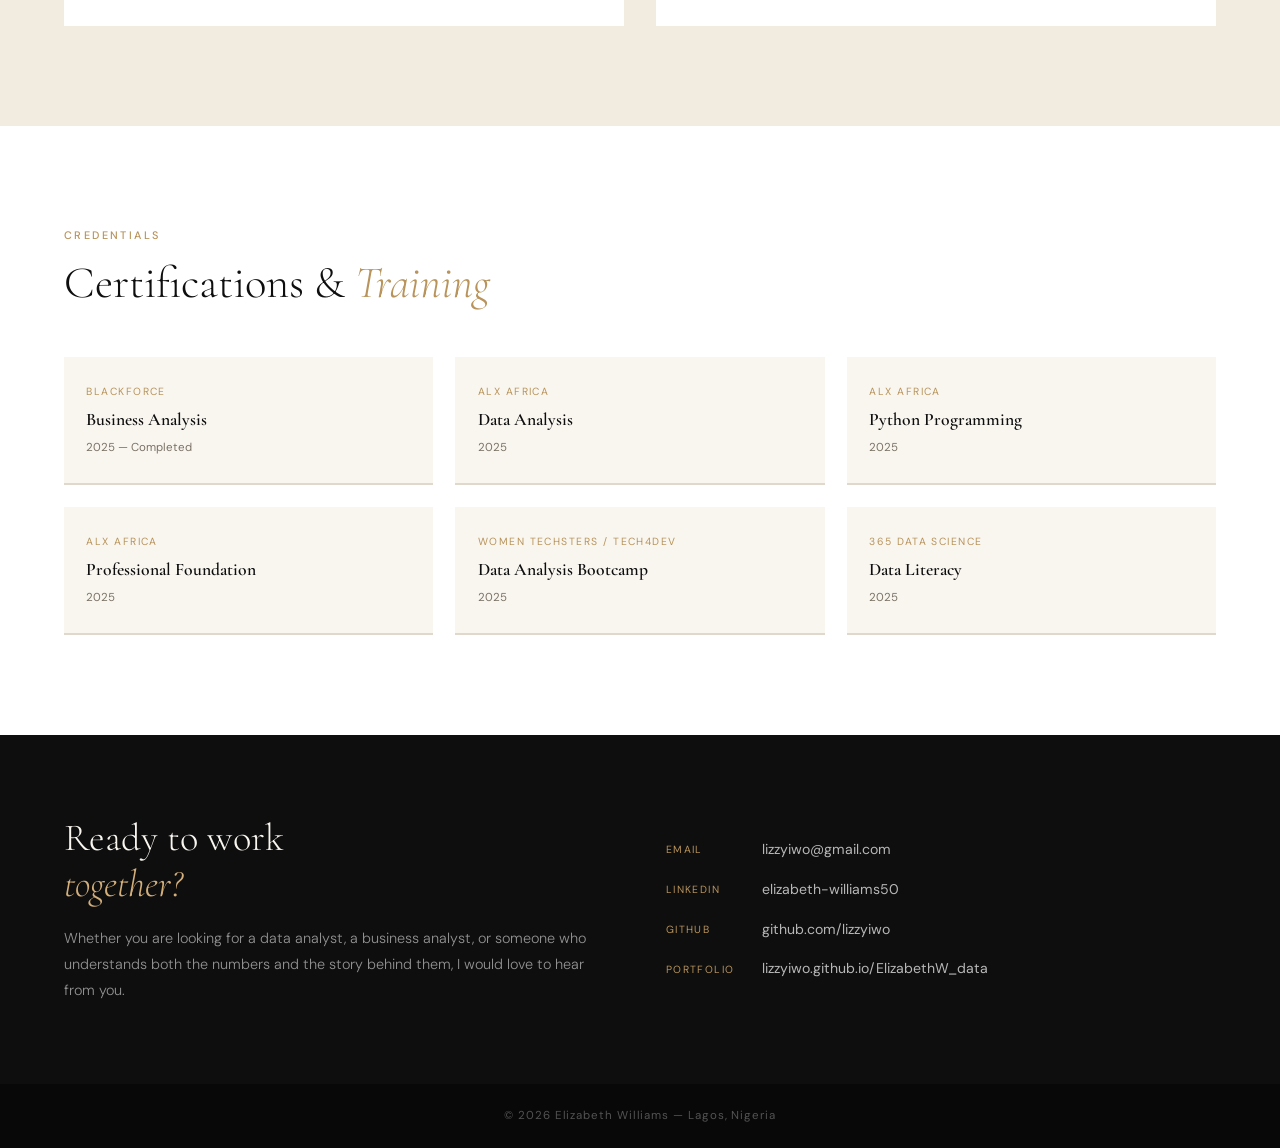
==== commit c95c092f: "Update portfolio with photo, projects and skills" ====
--- a/index (2).html
+++ b/index (2).html
@@ -1,644 +1,497 @@
 <!DOCTYPE html>
 <html lang="en">
 <head>
-  <meta charset="UTF-8" />
-  <meta name="viewport" content="width=device-width, initial-scale=1.0"/>
-  <title>Elizabeth Williams | Data Analyst</title>
-  <link href="https://fonts.googleapis.com/css2?family=DM+Serif+Display:ital@0;1&family=DM+Sans:wght@300;400;500;600&display=swap" rel="stylesheet"/>
-  <style>
-    *, *::before, *::after { box-sizing: border-box; margin: 0; padding: 0; }
-
-    :root {
-      --teal: #1D9E75;
-      --teal-light: #E1F5EE;
-      --teal-dark: #085041;
-      --teal-mid: #0F6E56;
-      --charcoal: #2C2C2A;
-      --mid: #5F5E5A;
-      --light: #F1EFE8;
-      --white: #ffffff;
-      --border: #D3D1C7;
-      --amber: #BA7517;
-      --amber-light: #FAEEDA;
-    }
-
-    html { scroll-behavior: smooth; }
-
-    body {
-      font-family: 'DM Sans', sans-serif;
-      background: #fafaf8;
-      color: var(--charcoal);
-      line-height: 1.7;
-    }
-
-    /* NAV */
-    nav {
-      position: fixed; top: 0; left: 0; right: 0;
-      background: rgba(250,250,248,0.92);
-      backdrop-filter: blur(10px);
-      border-bottom: 1px solid var(--border);
-      z-index: 100;
-      display: flex; align-items: center; justify-content: space-between;
-      padding: 1rem 2.5rem;
-    }
-    .nav-logo {
-      font-family: 'DM Serif Display', serif;
-      font-size: 1.2rem;
-      color: var(--teal-dark);
-      text-decoration: none;
-    }
-    .nav-links { display: flex; gap: 2rem; list-style: none; }
-    .nav-links a {
-      text-decoration: none;
-      font-size: 0.875rem;
-      font-weight: 500;
-      color: var(--mid);
-      transition: color 0.2s;
-      letter-spacing: 0.02em;
-    }
-    .nav-links a:hover { color: var(--teal); }
-
-    /* HERO */
-    .hero {
-      min-height: 100vh;
-      display: flex; align-items: center;
-      padding: 7rem 2.5rem 4rem;
-      max-width: 1100px;
-      margin: 0 auto;
-      gap: 4rem;
-    }
-    .hero-text { flex: 1; }
-    .hero-eyebrow {
-      display: inline-block;
-      font-size: 0.75rem;
-      font-weight: 600;
-      letter-spacing: 0.15em;
-      text-transform: uppercase;
-      color: var(--teal);
-      background: var(--teal-light);
-      padding: 0.35rem 0.85rem;
-      border-radius: 2rem;
-      margin-bottom: 1.5rem;
-    }
-    .hero h1 {
-      font-family: 'DM Serif Display', serif;
-      font-size: clamp(2.8rem, 6vw, 4.5rem);
-      line-height: 1.1;
-      color: var(--charcoal);
-      margin-bottom: 1.25rem;
-    }
-    .hero h1 em {
-      font-style: italic;
-      color: var(--teal-mid);
-    }
-    .hero-desc {
-      font-size: 1.1rem;
-      color: var(--mid);
-      max-width: 480px;
-      margin-bottom: 2rem;
-      font-weight: 300;
-    }
-    .hero-ctas { display: flex; gap: 1rem; flex-wrap: wrap; }
-    .btn-primary {
-      background: var(--teal);
-      color: white;
-      padding: 0.75rem 1.75rem;
-      border-radius: 0.5rem;
-      text-decoration: none;
-      font-weight: 500;
-      font-size: 0.9rem;
-      transition: background 0.2s, transform 0.15s;
-    }
-    .btn-primary:hover { background: var(--teal-mid); transform: translateY(-1px); }
-    .btn-secondary {
-      border: 1.5px solid var(--border);
-      color: var(--charcoal);
-      padding: 0.75rem 1.75rem;
-      border-radius: 0.5rem;
-      text-decoration: none;
-      font-weight: 500;
-      font-size: 0.9rem;
-      transition: border-color 0.2s, transform 0.15s;
-    }
-    .btn-secondary:hover { border-color: var(--teal); color: var(--teal); transform: translateY(-1px); }
-
-    /* PHOTO PLACEHOLDER */
-    .hero-photo {
-      width: 320px;
-      height: 380px;
-      flex-shrink: 0;
-      border-radius: 1.5rem;
-      overflow: hidden;
-      position: relative;
-      border: 3px solid var(--teal-light);
-    }
-    .hero-photo img {
-      width: 100%; height: 100%;
-      object-fit: cover;
-      display: block;
-    }
-    .photo-placeholder {
-      width: 100%; height: 100%;
-      background: linear-gradient(135deg, var(--teal-light) 0%, #9FE1CB 100%);
-      display: flex; flex-direction: column;
-      align-items: center; justify-content: center;
-      gap: 0.75rem;
-    }
-    .photo-placeholder .initials {
-      width: 80px; height: 80px;
-      border-radius: 50%;
-      background: var(--teal);
-      color: white;
-      display: flex; align-items: center; justify-content: center;
-      font-family: 'DM Serif Display', serif;
-      font-size: 1.8rem;
-    }
-    .photo-placeholder p {
-      font-size: 0.8rem;
-      color: var(--teal-dark);
-      text-align: center;
-      padding: 0 1rem;
-    }
-
-    /* SECTION LAYOUT */
-    section { padding: 5rem 2.5rem; }
-    .section-inner { max-width: 1100px; margin: 0 auto; }
-    .section-label {
-      font-size: 0.7rem;
-      font-weight: 600;
-      letter-spacing: 0.18em;
-      text-transform: uppercase;
-      color: var(--teal);
-      margin-bottom: 0.5rem;
-    }
-    .section-title {
-      font-family: 'DM Serif Display', serif;
-      font-size: clamp(1.8rem, 4vw, 2.8rem);
-      color: var(--charcoal);
-      margin-bottom: 3rem;
-      line-height: 1.2;
-    }
-
-    /* ABOUT */
-    #about { background: var(--white); }
-    .about-grid {
-      display: grid;
-      grid-template-columns: 1fr 1fr;
-      gap: 4rem;
-      align-items: start;
-    }
-    .about-text p {
-      font-size: 1.05rem;
-      color: var(--mid);
-      margin-bottom: 1.25rem;
-      font-weight: 300;
-    }
-    .contact-list { list-style: none; margin-top: 1.5rem; display: flex; flex-direction: column; gap: 0.75rem; }
-    .contact-list li {
-      display: flex; align-items: center; gap: 0.75rem;
-      font-size: 0.9rem; color: var(--mid);
-    }
-    .contact-list a { color: var(--teal); text-decoration: none; }
-    .contact-list a:hover { text-decoration: underline; }
-    .contact-icon {
-      width: 32px; height: 32px;
-      background: var(--teal-light);
-      border-radius: 50%;
-      display: flex; align-items: center; justify-content: center;
-      font-size: 0.85rem;
-      flex-shrink: 0;
-    }
-
-    /* SKILLS */
-    .skills-grid { display: flex; flex-direction: column; gap: 1rem; }
-    .skill-item { }
-    .skill-header {
-      display: flex; justify-content: space-between;
-      font-size: 0.9rem; margin-bottom: 0.4rem;
-    }
-    .skill-name { font-weight: 500; color: var(--charcoal); }
-    .skill-level { color: var(--mid); font-size: 0.8rem; }
-    .skill-bar {
-      height: 6px;
-      background: var(--light);
-      border-radius: 3px;
-      overflow: hidden;
-    }
-    .skill-fill {
-      height: 100%;
-      background: var(--teal);
-      border-radius: 3px;
-      transition: width 1s ease;
-    }
-
-    /* PROJECTS */
-    #projects { background: var(--light); }
-    .projects-grid {
-      display: grid;
-      grid-template-columns: repeat(auto-fit, minmax(300px, 1fr));
-      gap: 1.5rem;
-    }
-    .project-card {
-      background: var(--white);
-      border-radius: 1rem;
-      padding: 1.75rem;
-      border: 1px solid var(--border);
-      transition: transform 0.2s, box-shadow 0.2s;
-    }
-    .project-card:hover { transform: translateY(-4px); box-shadow: 0 8px 24px rgba(15,110,86,0.1); }
-    .project-tag {
-      display: inline-block;
-      font-size: 0.7rem;
-      font-weight: 600;
-      letter-spacing: 0.1em;
-      text-transform: uppercase;
-      background: var(--teal-light);
-      color: var(--teal-dark);
-      padding: 0.2rem 0.6rem;
-      border-radius: 0.25rem;
-      margin-bottom: 1rem;
-    }
-    .project-card h3 {
-      font-family: 'DM Serif Display', serif;
-      font-size: 1.3rem;
-      color: var(--charcoal);
-      margin-bottom: 0.75rem;
-    }
-    .project-card p {
-      font-size: 0.9rem;
-      color: var(--mid);
-      margin-bottom: 1.25rem;
-      font-weight: 300;
-    }
-    .project-tools {
-      display: flex; flex-wrap: wrap; gap: 0.4rem;
-      margin-bottom: 1.25rem;
-    }
-    .tool-pill {
-      font-size: 0.75rem;
-      background: var(--light);
-      color: var(--mid);
-      padding: 0.2rem 0.6rem;
-      border-radius: 1rem;
-      font-weight: 500;
-    }
-    .project-link {
-      display: inline-flex; align-items: center; gap: 0.4rem;
-      font-size: 0.85rem;
-      font-weight: 600;
-      color: var(--teal);
-      text-decoration: none;
-      border-bottom: 1.5px solid var(--teal-light);
-      padding-bottom: 0.1rem;
-      transition: border-color 0.2s;
-    }
-    .project-link:hover { border-color: var(--teal); }
-
-    /* CERTS */
-    #certifications { background: var(--white); }
-    .certs-grid {
-      display: grid;
-      grid-template-columns: repeat(auto-fit, minmax(260px, 1fr));
-      gap: 1rem;
-    }
-    .cert-card {
-      border: 1px solid var(--border);
-      border-radius: 0.75rem;
-      padding: 1.25rem 1.5rem;
-      display: flex; align-items: flex-start; gap: 1rem;
-      transition: border-color 0.2s;
-    }
-    .cert-card:hover { border-color: var(--teal); }
-    .cert-icon {
-      width: 36px; height: 36px;
-      background: var(--amber-light);
-      border-radius: 0.5rem;
-      display: flex; align-items: center; justify-content: center;
-      font-size: 1rem;
-      flex-shrink: 0;
-    }
-    .cert-name { font-weight: 500; font-size: 0.9rem; color: var(--charcoal); }
-    .cert-issuer { font-size: 0.8rem; color: var(--mid); margin-top: 0.15rem; }
-
-    /* EDUCATION & VOLUNTEERING */
-    #more { background: var(--light); }
-    .more-grid {
-      display: grid;
-      grid-template-columns: 1fr 1fr;
-      gap: 3rem;
-    }
-    .more-block h3 {
-      font-family: 'DM Serif Display', serif;
-      font-size: 1.4rem;
-      color: var(--charcoal);
-      margin-bottom: 1.5rem;
-    }
-    .timeline { display: flex; flex-direction: column; gap: 1.25rem; }
-    .timeline-item {
-      padding-left: 1.25rem;
-      border-left: 2px solid var(--teal-light);
-      position: relative;
-    }
-    .timeline-item::before {
-      content: '';
-      width: 8px; height: 8px;
-      background: var(--teal);
-      border-radius: 50%;
-      position: absolute;
-      left: -5px; top: 6px;
-    }
-    .timeline-title { font-weight: 500; font-size: 0.95rem; color: var(--charcoal); }
-    .timeline-sub { font-size: 0.85rem; color: var(--mid); margin-top: 0.2rem; }
-
-    /* FOOTER */
-    footer {
-      background: var(--charcoal);
-      color: #888780;
-      text-align: center;
-      padding: 2rem;
-      font-size: 0.85rem;
-    }
-    footer a { color: var(--teal); text-decoration: none; }
-
-    /* CURRENTLY LEARNING BANNER */
-    .learning-banner {
-      background: var(--teal-light);
-      border-radius: 0.75rem;
-      padding: 1.25rem 1.5rem;
-      margin-top: 2rem;
-    }
-    .learning-banner h4 {
-      font-size: 0.75rem;
-      font-weight: 600;
-      letter-spacing: 0.12em;
-      text-transform: uppercase;
-      color: var(--teal-mid);
-      margin-bottom: 0.6rem;
-    }
-    .learning-banner ul { list-style: none; display: flex; flex-direction: column; gap: 0.4rem; }
-    .learning-banner li {
-      font-size: 0.9rem;
-      color: var(--teal-dark);
-      display: flex; align-items: center; gap: 0.5rem;
-    }
-    .learning-banner li::before {
-      content: '→';
-      color: var(--teal);
-      font-size: 0.8rem;
-    }
-
-    /* RESPONSIVE */
-    @media (max-width: 768px) {
-      nav { padding: 1rem 1.5rem; }
-      .nav-links { gap: 1.2rem; }
-      .hero { flex-direction: column-reverse; padding: 6rem 1.5rem 3rem; gap: 2rem; }
-      .hero-photo { width: 100%; height: 260px; }
-      .about-grid, .more-grid { grid-template-columns: 1fr; gap: 2rem; }
-      section { padding: 3.5rem 1.5rem; }
-    }
-
-    /* ANIMATIONS */
-    @keyframes fadeUp {
-      from { opacity: 0; transform: translateY(20px); }
-      to { opacity: 1; transform: translateY(0); }
-    }
-    .hero-eyebrow { animation: fadeUp 0.5s ease both; }
-    .hero h1 { animation: fadeUp 0.5s 0.1s ease both; }
-    .hero-desc { animation: fadeUp 0.5s 0.2s ease both; }
-    .hero-ctas { animation: fadeUp 0.5s 0.3s ease both; }
-    .hero-photo { animation: fadeUp 0.5s 0.15s ease both; }
-  </style>
+<meta charset="UTF-8">
+<meta name="viewport" content="width=device-width, initial-scale=1.0">
+<title>Elizabeth Williams | Data & Business Analyst</title>
+<link rel="preconnect" href="https://fonts.googleapis.com">
+<link rel="preconnect" href="https://fonts.gstatic.com" crossorigin>
+<link href="https://fonts.googleapis.com/css2?family=Cormorant+Garamond:ital,wght@0,300;0,400;0,600;1,300;1,400&family=DM+Sans:wght@300;400;500&display=swap" rel="stylesheet">
+<style>
+  :root {
+    --ink: #0e0e0e;
+    --ivory: #f9f6f0;
+    --warm: #f2ece0;
+    --gold: #b8935a;
+    --gold-light: #d4af7a;
+    --muted: #7a7265;
+    --border: #e0d8cc;
+    --white: #ffffff;
+  }
+
+  *, *::before, *::after { box-sizing: border-box; margin: 0; padding: 0; }
+
+  html { scroll-behavior: smooth; }
+
+  body {
+    font-family: 'DM Sans', sans-serif;
+    background: var(--ivory);
+    color: var(--ink);
+    font-size: 16px;
+    line-height: 1.7;
+    overflow-x: hidden;
+  }
+
+  /* NAV */
+  nav {
+    position: fixed; top: 0; left: 0; right: 0; z-index: 100;
+    display: flex; align-items: center; justify-content: space-between;
+    padding: 0 5vw;
+    height: 64px;
+    background: rgba(249,246,240,0.92);
+    backdrop-filter: blur(12px);
+    border-bottom: 1px solid var(--border);
+  }
+  .nav-logo {
+    font-family: 'Cormorant Garamond', serif;
+    font-size: 1.3rem; font-weight: 600; letter-spacing: 0.04em;
+    color: var(--ink); text-decoration: none;
+  }
+  .nav-links { display: flex; gap: 2.4rem; list-style: none; }
+  .nav-links a {
+    font-size: 0.8rem; letter-spacing: 0.1em; text-transform: uppercase;
+    color: var(--muted); text-decoration: none; font-weight: 500;
+    transition: color 0.2s;
+  }
+  .nav-links a:hover { color: var(--gold); }
+
+  /* HERO */
+  .hero {
+    min-height: 100vh;
+    display: grid;
+    grid-template-columns: 1fr 1fr;
+    align-items: center;
+    padding: 100px 5vw 60px;
+    gap: 6vw;
+    background: var(--ivory);
+    position: relative;
+  }
+  .hero::before {
+    content: '';
+    position: absolute; top: 0; right: 0;
+    width: 48vw; height: 100%;
+    background: var(--warm);
+    z-index: 0;
+  }
+  .hero-text { position: relative; z-index: 1; }
+  .hero-eyebrow {
+    font-size: 0.72rem; letter-spacing: 0.22em; text-transform: uppercase;
+    color: var(--gold); font-weight: 500; margin-bottom: 1.4rem;
+  }
+  .hero-name {
+    font-family: 'Cormorant Garamond', serif;
+    font-size: clamp(3rem, 5.5vw, 5.2rem);
+    font-weight: 300; line-height: 1.05;
+    color: var(--ink); margin-bottom: 1.6rem;
+  }
+  .hero-name em { font-style: italic; color: var(--gold); }
+  .hero-tagline {
+    font-size: 1rem; color: var(--muted); max-width: 420px;
+    line-height: 1.8; margin-bottom: 2.8rem; font-weight: 300;
+  }
+  .hero-ctas { display: flex; gap: 1.2rem; flex-wrap: wrap; }
+  .btn-primary {
+    padding: 0.85rem 2rem; background: var(--ink); color: var(--ivory);
+    font-size: 0.78rem; letter-spacing: 0.12em; text-transform: uppercase;
+    font-weight: 500; text-decoration: none; border: none; cursor: pointer;
+    transition: background 0.25s, transform 0.2s;
+    display: inline-block;
+  }
+  .btn-primary:hover { background: var(--gold); transform: translateY(-1px); }
+  .btn-outline {
+    padding: 0.85rem 2rem; background: transparent; color: var(--ink);
+    font-size: 0.78rem; letter-spacing: 0.12em; text-transform: uppercase;
+    font-weight: 500; text-decoration: none; border: 1px solid var(--ink); cursor: pointer;
+    transition: all 0.25s; display: inline-block;
+  }
+  .btn-outline:hover { background: var(--ink); color: var(--ivory); }
+
+  .hero-photo-wrap {
+    position: relative; z-index: 1;
+    display: flex; justify-content: center; align-items: flex-end;
+  }
+  .hero-photo-frame {
+    position: relative; width: min(380px, 42vw);
+  }
+  .hero-photo-frame::before {
+    content: '';
+    position: absolute; top: -16px; left: -16px; right: 16px; bottom: 16px;
+    border: 1.5px solid var(--gold-light); z-index: 0;
+  }
+  .hero-photo-frame img {
+    width: 100%; height: auto;
+    display: block; position: relative; z-index: 1;
+    object-fit: cover; object-position: top;
+    filter: sepia(8%) contrast(1.04);
+  }
+  .hero-stat-strip {
+    position: absolute; bottom: -24px; left: -24px; right: 24px;
+    background: var(--ink); color: var(--ivory);
+    display: flex; justify-content: space-around;
+    padding: 1rem 1.5rem; z-index: 2;
+  }
+  .hero-stat { text-align: center; }
+  .hero-stat .num {
+    font-family: 'Cormorant Garamond', serif;
+    font-size: 1.8rem; font-weight: 600; color: var(--gold-light);
+    line-height: 1;
+  }
+  .hero-stat .lbl {
+    font-size: 0.6rem; letter-spacing: 0.1em; text-transform: uppercase;
+    color: rgba(255,255,255,0.55); margin-top: 0.2rem;
+  }
+
+  /* SECTION BASE */
+  section { padding: 100px 5vw; }
+  .section-label {
+    font-size: 0.68rem; letter-spacing: 0.22em; text-transform: uppercase;
+    color: var(--gold); font-weight: 500; margin-bottom: 0.8rem;
+  }
+  .section-title {
+    font-family: 'Cormorant Garamond', serif;
+    font-size: clamp(2rem, 3.5vw, 3rem);
+    font-weight: 300; line-height: 1.15; color: var(--ink);
+    margin-bottom: 3rem;
+  }
+  .section-title em { font-style: italic; color: var(--gold); }
+
+  /* ABOUT */
+  #about { background: var(--white); }
+  .about-grid { display: grid; grid-template-columns: 1fr 1fr; gap: 6vw; align-items: start; }
+  .about-body { font-size: 0.98rem; color: var(--muted); line-height: 1.9; font-weight: 300; }
+  .about-body p { margin-bottom: 1.4rem; }
+  .about-body strong { color: var(--ink); font-weight: 500; }
+  .achievements { display: grid; grid-template-columns: 1fr 1fr; gap: 1.2rem; margin-top: 2rem; }
+  .ach-card {
+    background: var(--warm);
+    padding: 1.4rem 1.2rem;
+    border-left: 3px solid var(--gold);
+  }
+  .ach-num {
+    font-family: 'Cormorant Garamond', serif;
+    font-size: 2.2rem; font-weight: 600; color: var(--gold); line-height: 1;
+  }
+  .ach-desc { font-size: 0.78rem; color: var(--muted); margin-top: 0.3rem; line-height: 1.5; }
+
+  /* SKILLS */
+  #skills { background: var(--ivory); }
+  .skills-grid { display: grid; grid-template-columns: repeat(3, 1fr); gap: 2.4rem; }
+  .skill-group h4 {
+    font-size: 0.7rem; letter-spacing: 0.16em; text-transform: uppercase;
+    color: var(--gold); margin-bottom: 1rem; font-weight: 500;
+  }
+  .skill-tag {
+    display: inline-block; padding: 0.4rem 0.9rem;
+    border: 1px solid var(--border); background: var(--white);
+    font-size: 0.76rem; color: var(--ink); margin: 0.25rem 0.2rem 0.25rem 0;
+    font-weight: 400; transition: all 0.2s;
+  }
+  .skill-tag:hover { border-color: var(--gold); color: var(--gold); }
+
+  /* PROJECTS */
+  #projects { background: var(--warm); }
+  .projects-grid { display: grid; grid-template-columns: repeat(2, 1fr); gap: 2rem; }
+  .project-card {
+    background: var(--white);
+    padding: 2.4rem 2rem;
+    border-top: 3px solid var(--border);
+    transition: border-color 0.25s, transform 0.2s;
+    position: relative;
+  }
+  .project-card:hover { border-top-color: var(--gold); transform: translateY(-3px); }
+  .project-tag {
+    font-size: 0.65rem; letter-spacing: 0.16em; text-transform: uppercase;
+    color: var(--gold); font-weight: 500; margin-bottom: 0.8rem;
+  }
+  .project-title {
+    font-family: 'Cormorant Garamond', serif;
+    font-size: 1.4rem; font-weight: 600; color: var(--ink);
+    margin-bottom: 0.8rem; line-height: 1.2;
+  }
+  .project-desc { font-size: 0.85rem; color: var(--muted); line-height: 1.8; margin-bottom: 1.4rem; font-weight: 300; }
+  .project-tools { display: flex; flex-wrap: wrap; gap: 0.4rem; margin-bottom: 1.4rem; }
+  .tool-chip {
+    font-size: 0.68rem; padding: 0.25rem 0.65rem;
+    background: var(--warm); color: var(--muted); letter-spacing: 0.06em;
+  }
+  .project-link {
+    font-size: 0.72rem; letter-spacing: 0.12em; text-transform: uppercase;
+    color: var(--ink); text-decoration: none; font-weight: 500;
+    border-bottom: 1px solid var(--gold); padding-bottom: 1px;
+    transition: color 0.2s;
+  }
+  .project-link:hover { color: var(--gold); }
+
+  /* CERTIFICATIONS */
+  #certifications { background: var(--white); }
+  .certs-grid { display: grid; grid-template-columns: repeat(3, 1fr); gap: 1.4rem; }
+  .cert-card {
+    padding: 1.6rem 1.4rem;
+    background: var(--ivory);
+    border-bottom: 2px solid var(--border);
+    transition: border-color 0.2s;
+  }
+  .cert-card:hover { border-bottom-color: var(--gold); }
+  .cert-issuer { font-size: 0.65rem; letter-spacing: 0.14em; text-transform: uppercase; color: var(--gold); margin-bottom: 0.5rem; }
+  .cert-name { font-family: 'Cormorant Garamond', serif; font-size: 1.1rem; font-weight: 600; color: var(--ink); line-height: 1.3; }
+  .cert-year { font-size: 0.72rem; color: var(--muted); margin-top: 0.4rem; }
+
+  /* FOOTER/CONTACT */
+  #contact {
+    background: var(--ink); color: var(--ivory); padding: 80px 5vw;
+    display: grid; grid-template-columns: 1fr 1fr; gap: 4vw; align-items: center;
+  }
+  .contact-left h2 {
+    font-family: 'Cormorant Garamond', serif;
+    font-size: clamp(2rem, 3vw, 2.8rem); font-weight: 300; line-height: 1.2;
+    margin-bottom: 1.2rem;
+  }
+  .contact-left h2 em { font-style: italic; color: var(--gold-light); }
+  .contact-left p { font-size: 0.9rem; color: rgba(255,255,255,0.55); line-height: 1.8; font-weight: 300; }
+  .contact-links { display: flex; flex-direction: column; gap: 1rem; }
+  .contact-link {
+    display: flex; align-items: center; gap: 1rem;
+    color: rgba(255,255,255,0.7); text-decoration: none; font-size: 0.88rem;
+    transition: color 0.2s;
+  }
+  .contact-link:hover { color: var(--gold-light); }
+  .contact-link span { font-size: 0.65rem; letter-spacing: 0.14em; text-transform: uppercase; color: var(--gold); width: 80px; }
+
+  footer {
+    background: #080808; color: rgba(255,255,255,0.3);
+    text-align: center; padding: 1.4rem;
+    font-size: 0.72rem; letter-spacing: 0.08em;
+  }
+
+  /* ANIMATIONS */
+  .fade-in { opacity: 0; transform: translateY(24px); transition: opacity 0.7s ease, transform 0.7s ease; }
+  .fade-in.visible { opacity: 1; transform: translateY(0); }
+
+  @media (max-width: 860px) {
+    .hero { grid-template-columns: 1fr; padding-top: 90px; }
+    .hero::before { display: none; }
+    .hero-photo-wrap { order: -1; }
+    .hero-photo-frame { width: min(280px, 70vw); }
+    .hero-stat-strip { position: static; margin-top: 1rem; }
+    .about-grid, .skills-grid, .projects-grid, .certs-grid { grid-template-columns: 1fr; }
+    #contact { grid-template-columns: 1fr; }
+    nav .nav-links { gap: 1.2rem; }
+  }
+</style>
 </head>
 <body>
 
-<!-- NAV -->
 <nav>
-  <a class="nav-logo" href="#">Elizabeth W.</a>
+  <a href="#" class="nav-logo">Elizabeth W.</a>
   <ul class="nav-links">
     <li><a href="#about">About</a></li>
+    <li><a href="#skills">Skills</a></li>
     <li><a href="#projects">Projects</a></li>
-    <li><a href="#certifications">Certifications</a></li>
-    <li><a href="#more">Background</a></li>
+    <li><a href="#certifications">Credentials</a></li>
+    <li><a href="#contact">Contact</a></li>
   </ul>
 </nav>
 
 <!-- HERO -->
-<div class="hero">
-  <div class="hero-text">
-    <span class="hero-eyebrow">Data Analyst · Business Intelligence</span>
-    <h1>Turning raw data into <em>meaningful decisions</em></h1>
-    <p class="hero-desc">Hi, I'm Elizabeth — a data analyst with an accounting foundation, passionate about transforming complex datasets into clear, actionable insights.</p>
+<section class="hero" id="home">
+  <div class="hero-text fade-in">
+    <p class="hero-eyebrow">Data Analyst &amp; Business Analyst &mdash; Lagos, Nigeria</p>
+    <h1 class="hero-name">
+      Elizabeth<br><em>Williams.</em>
+    </h1>
+    <p class="hero-tagline">
+      Five years of financial rigour. A data analyst's eye for patterns. A business analyst's instinct for what numbers actually mean for people and organisations.
+    </p>
     <div class="hero-ctas">
       <a href="#projects" class="btn-primary">View My Work</a>
-      <a href="mailto:lizzyiwo@gmail.com" class="btn-secondary">Get in Touch</a>
-    </div>
-  </div>
-  <div class="hero-photo">
-    <img src="New%Headshot.jpeg" alt="Elizabeth Williams" />
-  </div>
-</div>
+      <a href="mailto:lizzyiwo@gmail.com" class="btn-outline">Get In Touch</a>
+    </div>
+  </div>
+
+  <div class="hero-photo-wrap fade-in" style="transition-delay:0.2s">
+    <div class="hero-photo-frame">
+      <img src="[data-uri]" alt="Elizabeth Williams" />
+      <div class="hero-stat-strip">
+        <div class="hero-stat"><div class="num">5+</div><div class="lbl">Years Experience</div></div>
+        <div class="hero-stat"><div class="num">70%</div><div class="lbl">Error Reduction</div></div>
+        <div class="hero-stat"><div class="num">45%</div><div class="lbl">Accuracy Gain</div></div>
+      </div>
+    </div>
+  </div>
+</section>
 
 <!-- ABOUT -->
 <section id="about">
-  <div class="section-inner">
-    <div class="about-grid">
-      <div class="about-text">
-        <p class="section-label">About Me</p>
-        <h2 class="section-title" style="margin-bottom:1.5rem;">Accounting roots,<br/>data-driven mind</h2>
-        <p>I'm a Data Analyst with a strong foundation in Accounting and growing expertise in Data Analytics and Business Intelligence. I specialize in transforming raw data into meaningful insights that support better business decisions.</p>
-        <p>With hands-on experience in Excel, Power Query, and data visualization, I bring structured thinking and attention to detail to every project I work on.</p>
-
-        <ul class="contact-list">
-          <li>
-            <span class="contact-icon">✉</span>
-            <a href="mailto:lizzyiwo@gmail.com">lizzyiwo@gmail.com</a>
-          </li>
-          <li>
-            <span class="contact-icon">in</span>
-            <a href="https://www.linkedin.com/in/elizabeth-williams50" target="_blank">linkedin.com/in/elizabeth-williams50</a>
-          </li>
-        </ul>
-
-        <div class="learning-banner">
-          <h4>Currently Learning</h4>
-          <ul>
-            <li>Data Analysis / Business Intelligence — Edmotion Tech</li>
-            <li>Salesforce Business Analysis — BlackForce</li>
-          </ul>
-        </div>
-      </div>
-
-      <div>
-        <p class="section-label" style="margin-bottom:1.25rem;">Skills</p>
-        <div class="skills-grid">
-          <div class="skill-item">
-            <div class="skill-header"><span class="skill-name">Microsoft Excel</span><span class="skill-level">Advanced</span></div>
-            <div class="skill-bar"><div class="skill-fill" style="width:90%"></div></div>
-          </div>
-          <div class="skill-item">
-            <div class="skill-header"><span class="skill-name">Power Query</span><span class="skill-level">Proficient</span></div>
-            <div class="skill-bar"><div class="skill-fill" style="width:80%"></div></div>
-          </div>
-          <div class="skill-item">
-            <div class="skill-header"><span class="skill-name">Data Cleaning & Transformation</span><span class="skill-level">Proficient</span></div>
-            <div class="skill-bar"><div class="skill-fill" style="width:80%"></div></div>
-          </div>
-          <div class="skill-item">
-            <div class="skill-header"><span class="skill-name">Data Visualization</span><span class="skill-level">Intermediate</span></div>
-            <div class="skill-bar"><div class="skill-fill" style="width:70%"></div></div>
-          </div>
-          <div class="skill-item">
-            <div class="skill-header"><span class="skill-name">SQL</span><span class="skill-level">Intermediate</span></div>
-            <div class="skill-bar"><div class="skill-fill" style="width:55%"></div></div>
-          </div>
-          <div class="skill-item">
-            <div class="skill-header"><span class="skill-name">Python</span><span class="skill-level">Beginner</span></div>
-            <div class="skill-bar"><div class="skill-fill" style="width:35%"></div></div>
-          </div>
-          <div class="skill-item">
-            <div class="skill-header"><span class="skill-name">Business Intelligence</span><span class="skill-level">Intermediate</span></div>
-            <div class="skill-bar"><div class="skill-fill" style="width:65%"></div></div>
-          </div>
-        </div>
-      </div>
+  <div class="about-grid">
+    <div class="fade-in">
+      <p class="section-label">About Me</p>
+      <h2 class="section-title">Accounting roots,<br><em>data-driven mind.</em></h2>
+      <div class="about-body">
+        <p>I started my career as an accountant because I love the idea that every number tells a story. Five years and thousands of transactions later, I realised the story gets far more interesting when you bring data analytics into the room.</p>
+        <p>I have spent those years improving financial reporting accuracy by <strong>45%</strong>, cutting invoice errors by <strong>70%</strong> through automation, and managing over <strong>2,000 monthly transactions</strong> with zero discrepancies. That foundation now sits underneath everything I do as a data and business analyst.</p>
+        <p>I am a Community Manager at <strong>Clarity Movement</strong>, where I help aspiring analysts in Nigeria find their footing in the data world. I am also a GCUB scholarship applicant, working toward a Master&rsquo;s degree in Data Science to deepen my contribution to financial intelligence in emerging markets.</p>
+      </div>
+    </div>
+    <div class="fade-in" style="transition-delay:0.15s">
+      <div class="achievements">
+        <div class="ach-card"><div class="ach-num">45%</div><div class="ach-desc">Financial reporting accuracy improvement via advanced Excel</div></div>
+        <div class="ach-card"><div class="ach-num">70%</div><div class="ach-desc">Invoice error reduction through macro automation</div></div>
+        <div class="ach-card"><div class="ach-num">2,000+</div><div class="ach-desc">Monthly transactions managed with zero discrepancies</div></div>
+        <div class="ach-card"><div class="ach-num">85%</div><div class="ach-desc">Data quality improvement across analytics training projects</div></div>
+      </div>
+    </div>
+  </div>
+</section>
+
+<!-- SKILLS -->
+<section id="skills">
+  <p class="section-label">What I Work With</p>
+  <h2 class="section-title">Skills &amp; <em>Tools</em></h2>
+  <div class="skills-grid fade-in">
+    <div class="skill-group">
+      <h4>Data Analytics</h4>
+      <span class="skill-tag">Microsoft Excel (Advanced)</span>
+      <span class="skill-tag">Power Query</span>
+      <span class="skill-tag">PivotTables</span>
+      <span class="skill-tag">Data Cleaning</span>
+      <span class="skill-tag">Data Visualization</span>
+      <span class="skill-tag">Dashboard Development</span>
+      <span class="skill-tag">Power BI</span>
+      <span class="skill-tag">SQL</span>
+    </div>
+    <div class="skill-group">
+      <h4>Business Analysis</h4>
+      <span class="skill-tag">Requirements Elicitation</span>
+      <span class="skill-tag">Business Process Modelling</span>
+      <span class="skill-tag">BPMN</span>
+      <span class="skill-tag">Stakeholder Analysis</span>
+      <span class="skill-tag">Gap Analysis</span>
+      <span class="skill-tag">User Stories</span>
+      <span class="skill-tag">Process Improvement</span>
+    </div>
+    <div class="skill-group">
+      <h4>Programming &amp; Finance</h4>
+      <span class="skill-tag">Python</span>
+      <span class="skill-tag">Excel Macros (VBA)</span>
+      <span class="skill-tag">Financial Modelling</span>
+      <span class="skill-tag">QuickBooks</span>
+      <span class="skill-tag">Zoho Books</span>
+      <span class="skill-tag">Hubdoc</span>
+      <span class="skill-tag">Analytical Reporting</span>
     </div>
   </div>
 </section>
 
 <!-- PROJECTS -->
 <section id="projects">
-  <div class="section-inner">
-    <p class="section-label">Portfolio</p>
-    <h2 class="section-title">Selected Projects</h2>
-    <div class="projects-grid">
-
-      <div class="project-card">
-        <span class="project-tag">Sales Analysis</span>
-        <h3>Superstore Sales Analysis</h3>
-        <p>Analyzed retail sales data across regions to uncover profit trends, identify underperforming segments, and surface customer segmentation insights that inform strategic decisions.</p>
-        <div class="project-tools">
-          <span class="tool-pill">Excel</span>
-          <span class="tool-pill">Power Query</span>
-          <span class="tool-pill">Pivot Tables</span>
-        </div>
-        <a href="https://github.com/lizzyiwo/superstore-sales-analysis" target="_blank" class="project-link">View on GitHub →</a>
-      </div>
-
-      <!-- PLACEHOLDER PROJECT 2 — replace with your real project -->
-      <div class="project-card" style="opacity:0.6; border-style: dashed;">
-        <span class="project-tag">Coming Soon</span>
-        <h3>SQL Data Exploration</h3>
-        <p>Add a SQL-based project here — even a DataCamp exercise or practice analysis on a public dataset works great to show SQL skills.</p>
-        <div class="project-tools">
-          <span class="tool-pill">SQL</span>
-          <span class="tool-pill">DataCamp</span>
-        </div>
-      </div>
-
-      <!-- PLACEHOLDER PROJECT 3 — replace with your real project -->
-      <div class="project-card" style="opacity:0.6; border-style: dashed;">
-        <span class="project-tag">Coming Soon</span>
-        <h3>Dashboard / BI Report</h3>
-        <p>Add a dashboard project here — an Excel or Power BI dashboard showing business metrics, KPIs, or trends would be a strong addition.</p>
-        <div class="project-tools">
-          <span class="tool-pill">Excel</span>
-          <span class="tool-pill">Power BI</span>
-        </div>
-      </div>
-
-    </div>
+  <p class="section-label">Selected Work</p>
+  <h2 class="section-title">Projects &amp; <em>Analysis</em></h2>
+  <div class="projects-grid">
+
+    <div class="project-card fade-in">
+      <p class="project-tag">Financial Modelling &mdash; Excel</p>
+      <h3 class="project-title">Zumi Holdings: 24-Month Cashflow &amp; Runway Analysis</h3>
+      <p class="project-desc">Built a 12-sheet cash runway model for a multi-brand Nigerian tech holding company. Covers historical revenue analysis across three business lines, 12-month cash forecasting, accounts receivable ageing, stress testing across best, base and worst-case scenarios, and a board-ready summary dashboard.</p>
+      <div class="project-tools">
+        <span class="tool-chip">Excel</span><span class="tool-chip">Power Query</span><span class="tool-chip">PivotTables</span><span class="tool-chip">Financial Modelling</span>
+      </div>
+      <a href="https://github.com/lizzyiwo/financial-analysis-portfolio" class="project-link" target="_blank">View on GitHub &rarr;</a>
+    </div>
+
+    <div class="project-card fade-in" style="transition-delay:0.1s">
+      <p class="project-tag">Unit Economics &mdash; Excel</p>
+      <h3 class="project-title">Zumi Eats: Unit Economics &amp; Break-Even Model</h3>
+      <p class="project-desc">Analysed per-order profitability for a food delivery service across Lagos, Abuja and Port Harcourt. Built menu-level food cost and margin analysis for 25 SKUs, modelled rider payout and delivery costs by city, and ran sensitivity analysis on key cost drivers with actionable recommendations.</p>
+      <div class="project-tools">
+        <span class="tool-chip">Excel</span><span class="tool-chip">Break-Even Analysis</span><span class="tool-chip">Sensitivity Analysis</span><span class="tool-chip">Unit Economics</span>
+      </div>
+      <a href="https://github.com/lizzyiwo/financial-analysis-portfolio" class="project-link" target="_blank">View on GitHub &rarr;</a>
+    </div>
+
+    <div class="project-card fade-in" style="transition-delay:0.15s">
+      <p class="project-tag">Ledger Reconciliation &mdash; Excel</p>
+      <h3 class="project-title">Zumi Holdings: Q3 2025 Group Ledger &amp; P&amp;L</h3>
+      <p class="project-desc">Transformed raw bank and transaction data into a clean, auditable Q3 Profit &amp; Loss report broken down by brand and month. Handled duplicate entry detection, FX conversion, chart of accounts mapping, and bank reconciliation across Zumi Eats, Zumi Mart and Zumi Logistics, with a CEO-level summary dashboard.</p>
+      <div class="project-tools">
+        <span class="tool-chip">Excel</span><span class="tool-chip">Data Cleaning</span><span class="tool-chip">Reconciliation</span><span class="tool-chip">P&amp;L Reporting</span>
+      </div>
+      <a href="https://github.com/lizzyiwo/financial-analysis-portfolio" class="project-link" target="_blank">View on GitHub &rarr;</a>
+    </div>
+
+    <div class="project-card fade-in" style="transition-delay:0.2s">
+      <p class="project-tag">Sales Analytics &mdash; Excel</p>
+      <h3 class="project-title">Superstore Sales Analysis</h3>
+      <p class="project-desc">Analysed retail sales data across multiple regions to uncover profit trends, identify underperforming segments and surface customer segmentation insights. Built interactive dashboards delivering clear guidance on regional performance and product category profitability.</p>
+      <div class="project-tools">
+        <span class="tool-chip">Excel</span><span class="tool-chip">Power Query</span><span class="tool-chip">PivotTables</span><span class="tool-chip">Dashboard</span>
+      </div>
+      <a href="https://github.com/lizzyiwo/superstore-sales-analysis" class="project-link" target="_blank">View on GitHub &rarr;</a>
+    </div>
+
   </div>
 </section>
 
 <!-- CERTIFICATIONS -->
 <section id="certifications">
-  <div class="section-inner">
-    <p class="section-label">Credentials</p>
-    <h2 class="section-title">Certifications</h2>
-    <div class="certs-grid">
-      <div class="cert-card">
-        <div class="cert-icon">🎓</div>
-        <div>
-          <div class="cert-name">Data Analytics</div>
-          <div class="cert-issuer">ALX Africa</div>
-        </div>
-      </div>
-      <div class="cert-card">
-        <div class="cert-icon">🐍</div>
-        <div>
-          <div class="cert-name">Python Programming</div>
-          <div class="cert-issuer">ALX Africa</div>
-        </div>
-      </div>
-      <div class="cert-card">
-        <div class="cert-icon">📊</div>
-        <div>
-          <div class="cert-name">Data Analysis</div>
-          <div class="cert-issuer">Women Techsters Bootcamp (Tech4Dev)</div>
-        </div>
-      </div>
-      <div class="cert-card">
-        <div class="cert-icon">📖</div>
-        <div>
-          <div class="cert-name">Data Literacy</div>
-          <div class="cert-issuer">365 Data Science</div>
-        </div>
-      </div>
-      <div class="cert-card">
-        <div class="cert-icon">🗄️</div>
-        <div>
-          <div class="cert-name">Introduction to SQL</div>
-          <div class="cert-issuer">DataCamp</div>
-        </div>
-      </div>
-    </div>
-  </div>
-</section>
-
-<!-- BACKGROUND -->
-<section id="more">
-  <div class="section-inner">
-    <p class="section-label">Background</p>
-    <h2 class="section-title">Education & Volunteering</h2>
-    <div class="more-grid">
-      <div class="more-block">
-        <h3>Education</h3>
-        <div class="timeline">
-          <div class="timeline-item">
-            <div class="timeline-title">Higher National Diploma (HND) — Accounting</div>
-            <div class="timeline-sub">Gateway ICT Polytechnic, Saapade, Ogun State</div>
-          </div>
-          <div class="timeline-item">
-            <div class="timeline-title">Data Analysis / Business Intelligence</div>
-            <div class="timeline-sub">Edmotion Tech · In Progress</div>
-          </div>
-          <div class="timeline-item">
-            <div class="timeline-title">Salesforce Business Analysis</div>
-            <div class="timeline-sub">BlackForce · In Progress</div>
-          </div>
-        </div>
-      </div>
-      <div class="more-block">
-        <h3>Volunteering</h3>
-        <div class="timeline">
-          <div class="timeline-item">
-            <div class="timeline-title">ALX Volunteer Mentor</div>
-            <div class="timeline-sub">Cohort 7 & 8 — Mentoring aspiring data professionals</div>
-          </div>
-          <div class="timeline-item">
-            <div class="timeline-title">Community Manager</div>
-            <div class="timeline-sub">Clarity Movement — Level 2</div>
-          </div>
-        </div>
-      </div>
-    </div>
-  </div>
-</section>
-
-<!-- FOOTER -->
+  <p class="section-label">Credentials</p>
+  <h2 class="section-title">Certifications &amp; <em>Training</em></h2>
+  <div class="certs-grid fade-in">
+    <div class="cert-card">
+      <p class="cert-issuer">BlackForce</p>
+      <p class="cert-name">Business Analysis</p>
+      <p class="cert-year">2025 &mdash; Completed</p>
+    </div>
+    <div class="cert-card">
+      <p class="cert-issuer">ALX Africa</p>
+      <p class="cert-name">Data Analysis</p>
+      <p class="cert-year">2025</p>
+    </div>
+    <div class="cert-card">
+      <p class="cert-issuer">ALX Africa</p>
+      <p class="cert-name">Python Programming</p>
+      <p class="cert-year">2025</p>
+    </div>
+    <div class="cert-card">
+      <p class="cert-issuer">ALX Africa</p>
+      <p class="cert-name">Professional Foundation</p>
+      <p class="cert-year">2025</p>
+    </div>
+    <div class="cert-card">
+      <p class="cert-issuer">Women Techsters / Tech4Dev</p>
+      <p class="cert-name">Data Analysis Bootcamp</p>
+      <p class="cert-year">2025</p>
+    </div>
+    <div class="cert-card">
+      <p class="cert-issuer">365 Data Science</p>
+      <p class="cert-name">Data Literacy</p>
+      <p class="cert-year">2025</p>
+    </div>
+  </div>
+</section>
+
+<!-- CONTACT / FOOTER -->
+<section id="contact">
+  <div class="contact-left fade-in">
+    <h2>Ready to work<br><em>together?</em></h2>
+    <p>Whether you are looking for a data analyst, a business analyst, or someone who understands both the numbers and the story behind them, I would love to hear from you.</p>
+  </div>
+  <div class="contact-links fade-in" style="transition-delay:0.15s">
+    <a href="mailto:lizzyiwo@gmail.com" class="contact-link"><span>Email</span> lizzyiwo@gmail.com</a>
+    <a href="https://www.linkedin.com/in/elizabeth-williams50" class="contact-link" target="_blank"><span>LinkedIn</span> elizabeth-williams50</a>
+    <a href="https://github.com/lizzyiwo" class="contact-link" target="_blank"><span>GitHub</span> github.com/lizzyiwo</a>
+    <a href="https://lizzyiwo.github.io/ElizabethW_data/" class="contact-link" target="_blank"><span>Portfolio</span> lizzyiwo.github.io/ElizabethW_data</a>
+  </div>
+</section>
+
 <footer>
-  <p>© 2026 Elizabeth Williams · <a href="mailto:lizzyiwo@gmail.com">lizzyiwo@gmail.com</a> · <a href="https://www.linkedin.com/in/elizabeth-williams50" target="_blank">LinkedIn</a></p>
+  &copy; 2026 Elizabeth Williams &mdash; Lagos, Nigeria
 </footer>
 
+<script>
+  const observer = new IntersectionObserver((entries) => {
+    entries.forEach(e => { if (e.isIntersecting) e.target.classList.add('visible'); });
+  }, { threshold: 0.12 });
+  document.querySelectorAll('.fade-in').forEach(el => observer.observe(el));
+</script>
 </body>
 </html>
